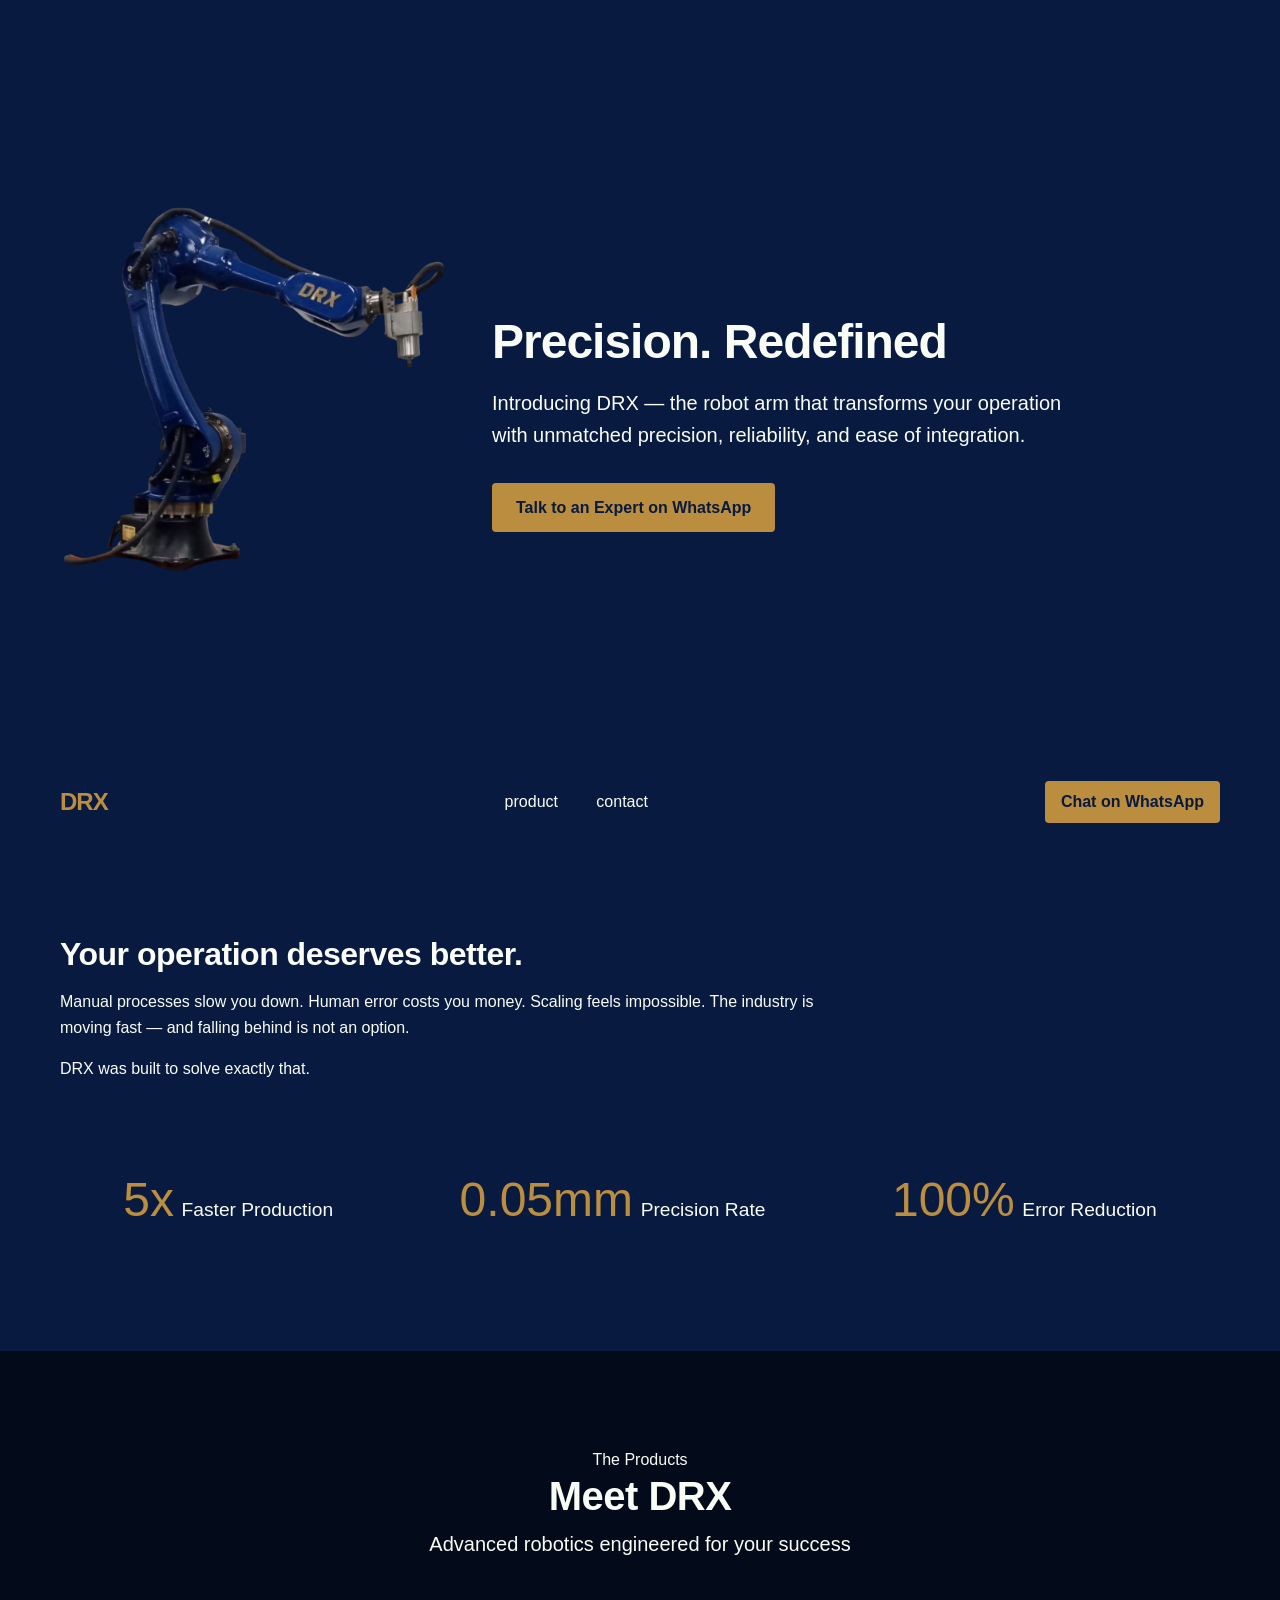
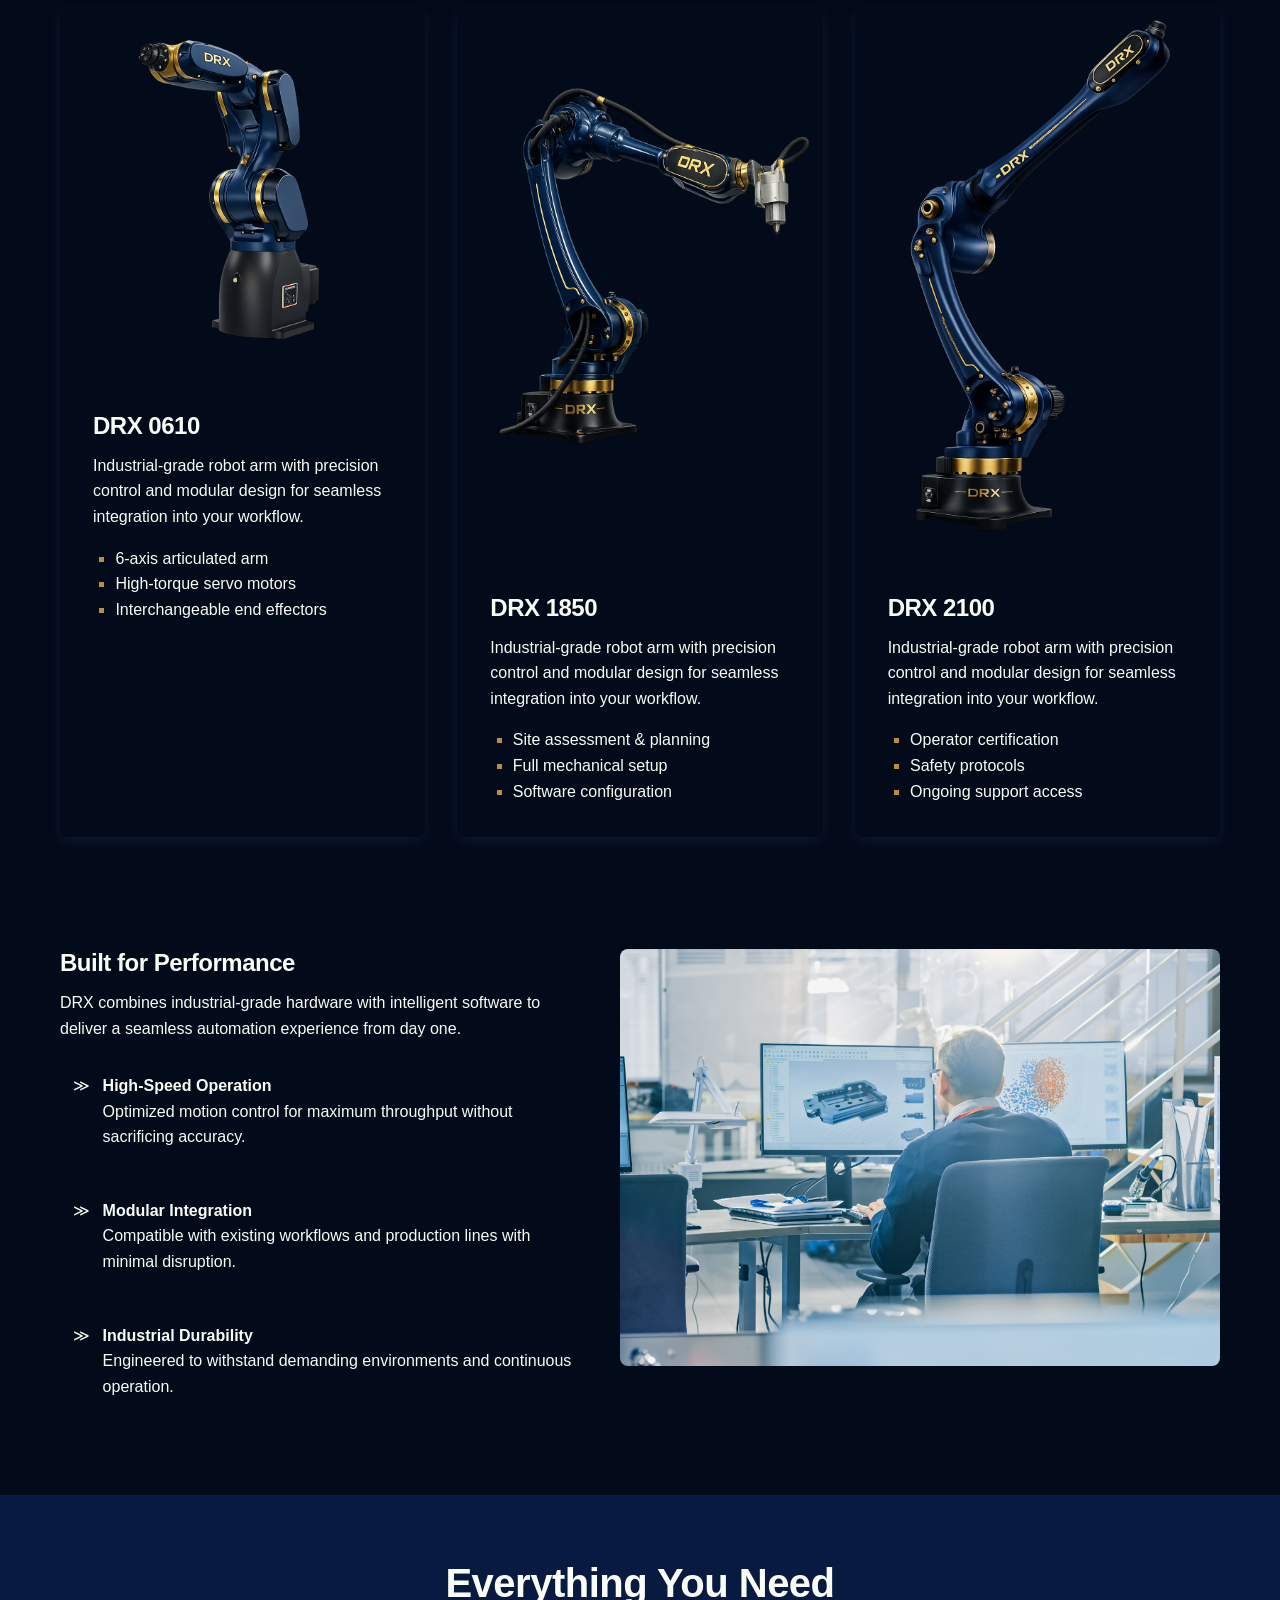
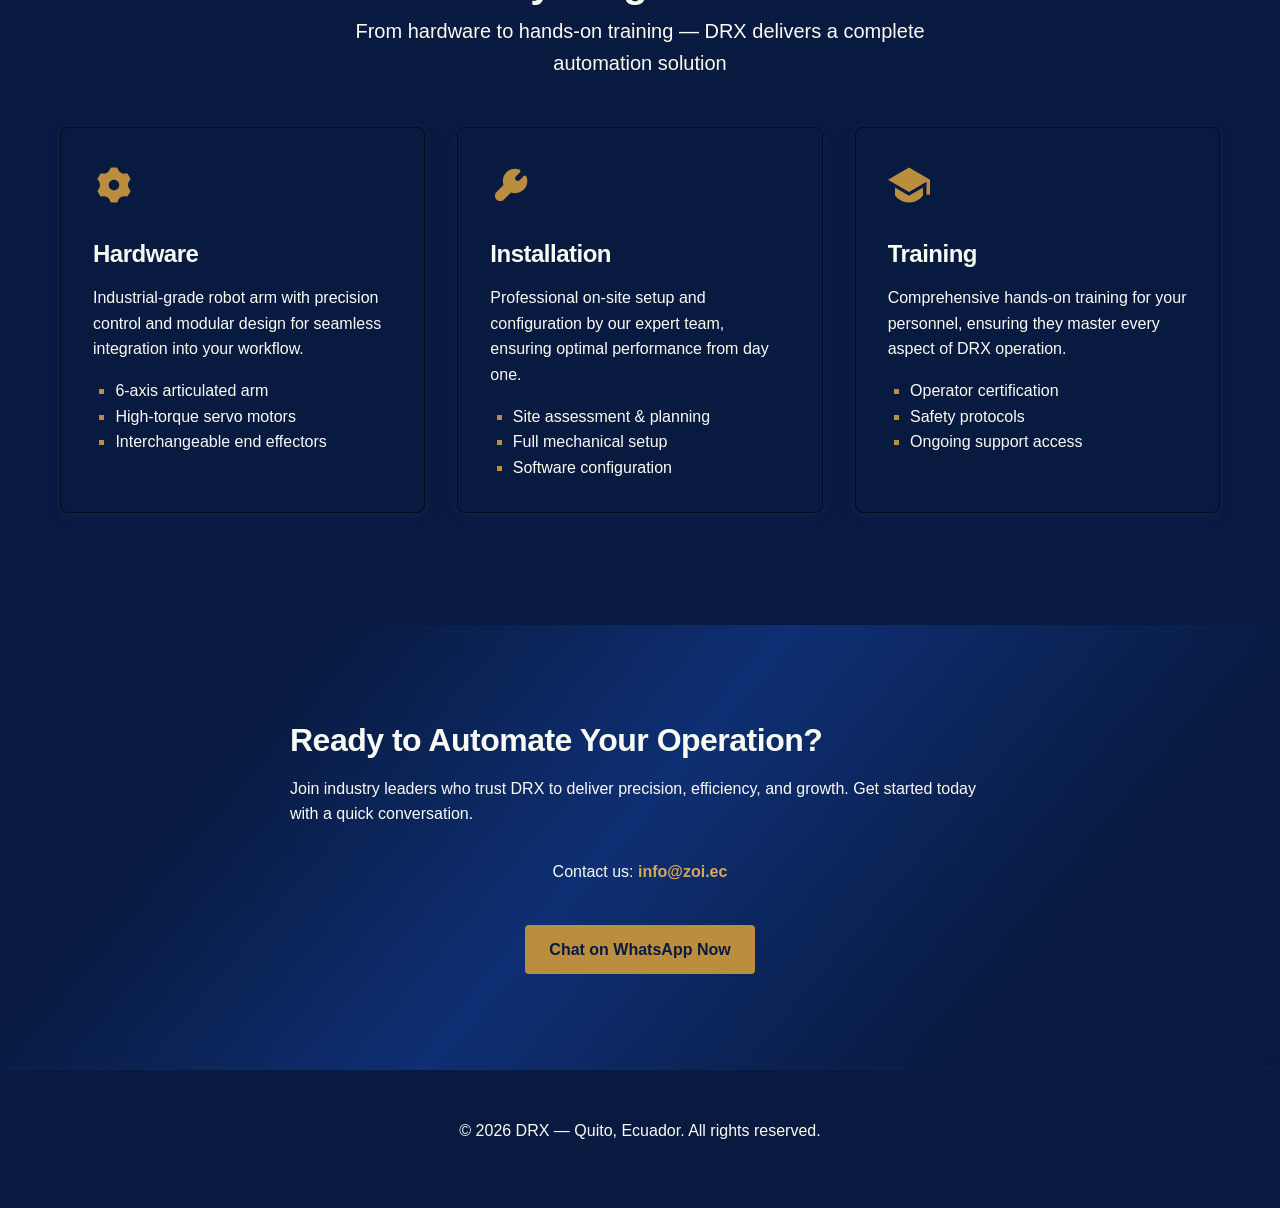
==== index.html @ c2f531c0 "Add Google Analytics tracking tag" ====
<!doctype html>
<html lang="en">
    <head>
        <meta charset="UTF-8" />
        <meta name="viewport" content="width=device-width, initial-scale=1" />
        <title>ZOI - Brazo Robótico DRX</title>
        <!-- Google tag (gtag.js) -->
        <script async src="https://www.googletagmanager.com/gtag/js?id=G-7HXJJ2K8JB"></script>
        <script>
            window.dataLayer = window.dataLayer || [];
            function gtag(){dataLayer.push(arguments);}
            gtag('js', new Date());

            gtag('config', 'G-7HXJJ2K8JB');
        </script>
        <link href="css/style.css" rel="stylesheet" />
        <script src="js/main.js" defer></script>
    </head>
    <body>
        <!-- Hero Section -->
        <section class="hero">
            <div class="container">
                <div class="hero-video">
                  <video src="video/test-hero.mp4" muted autoplay loop></video>
                </div>
                <div class="hero-visual">
                    <img src="img/robot-arm.png" alt="DRX arm" />
                </div>
                <div class="hero-content">
                    <h1 class="hero-title">Precision. Redefined</h1>
                    <p class="hero-subtitle">
                        Introducing DRX — the robot arm that transforms your
                        operation with unmatched precision, reliability, and
                        ease of integration.
                    </p>
                    <a
                        href="https://wa.me/593998512437?text=Hi%20ZOI%2C%20I%27m%20interested%20in%20learning%20more%20about%20DRX"
                        target="_blank"
                        rel="noopener"
                        class="cta-button cta-primary"
                        >Talk to an Expert on WhatsApp</a
                    >
                </div>
            </div>
        </section>

        <!-- Navigation -->
        <nav class="navbar">
            <div class="container">
                <div class="nav-wrapper">
                    <div class="logo-wrapper">
                        <div class="logo">DRX</div>
                    </div>
                    <ul class="nav-links">
                        <li>
                            <a class="nav-link" href="#product">product</a>
                        </li>
                        <li>
                            <a class="nav-link" href="#contact">contact</a>
                        </li>
                    </ul>
                    <a
                        href="https://wa.me/593998512437?text=Hi%20ZOI%2C%20I%27m%20interested%20in%20learning%20more%20about%20DRX"
                        target="_blank"
                        rel="noopener"
                        class="nav-cta"
                        >Chat on WhatsApp</a
                    >
                </div>
            </div>
        </nav>
        <!-- Problem -->
        <section class="problem">
            <div class="container">
                <div class="problem-content">
                    <h2>Your operation deserves better.</h2>
                    <p>
                        Manual processes slow you down. Human error costs you
                        money. Scaling feels impossible. The industry is moving
                        fast — and falling behind is not an option.
                    </p>
                    <p class="problem-highlight">
                        DRX was built to solve exactly that.
                    </p>
                </div>
                <div class="problem-stats">
                    <div class="stat-card">
                        <span class="stat-number">5x</span>
                        <span class="stat-label">Faster Production</span>
                    </div>
                    <div class="stat-card">
                        <span class="stat-number">0.05mm</span>
                        <span class="stat-label">Precision Rate</span>
                    </div>
                    <div class="stat-card">
                        <span class="stat-number">100%</span>
                        <span class="stat-label">Error Reduction</span>
                    </div>
                </div>
            </div>
        </section>
        <!-- ======= PRODUCT SHOWCASE SECTION ======= -->
        <section class="product-showcase" id="product">
            <div class="container">
                <div class="section-header">
                    <span class="section-tag">The Products</span>
                    <h2>Meet DRX</h2>
                    <p>Advanced robotics engineered for your success</p>
                </div>
                <div class="cards-grid">
                    <div class="card product-card">
                        <img
                            src="./img/robot-arms.png"
                            alt="Robot pequeño imagen"
                            class="solution-card__img"
                        />
                        <div class="card__content">
                            <h3>DRX 0610</h3>
                            <p>
                                Industrial-grade robot arm with precision
                                control and modular design for seamless
                                integration into your workflow.
                            </p>
                            <ul class="included-features">
                                <li>6-axis articulated arm</li>
                                <li>High-torque servo motors</li>
                                <li>Interchangeable end effectors</li>
                            </ul>
                        </div>
                    </div>
                    <div class="card product-card">
                        <img
                            src="./img/robot-armm.png"
                            alt="Robot pequeño imagen"
                            class="solution-card__img"
                        />
                        <div class="card__content">
                            <h3>DRX 1850</h3>
                            <p>
                                Industrial-grade robot arm with precision
                                control and modular design for seamless
                                integration into your workflow.
                            </p>
                            <ul class="included-features">
                                <li>Site assessment & planning</li>
                                <li>Full mechanical setup</li>
                                <li>Software configuration</li>
                            </ul>
                        </div>
                    </div>
                    <div class="card product-card">
                        <img
                            src="./img/robot-arml.png"
                            alt="Robot pequeño imagen"
                            class="solution-card__img"
                        />
                        <div class="card__content">
                            <h3>DRX 2100</h3>
                            <p>
                                Industrial-grade robot arm with precision
                                control and modular design for seamless
                                integration into your workflow.
                            </p>
                            <ul class="included-features">
                                <li>Operator certification</li>
                                <li>Safety protocols</li>
                                <li>Ongoing support access</li>
                            </ul>
                        </div>
                    </div>
                </div>
                <div class="product-main">
                    <div class="product-visual">
                        <div class="product-image-wrapper">
                            <img
                                src="./img/robot-in-action.jpeg"
                                alt="DRX Robot Arm"
                                class="product-image"
                            />
                        </div>
                    </div>
                    <div class="product-specs">
                        <h3>Built for Performance</h3>
                        <p>
                            DRX combines industrial-grade hardware with
                            intelligent software to deliver a seamless
                            automation experience from day one.
                        </p>
                        <ul class="specs-list">
                            <li>
                                <span class="spec-icon">&gg;</span>
                                <div>
                                    <strong>High-Speed Operation</strong>
                                    <p>
                                        Optimized motion control for maximum
                                        throughput without sacrificing accuracy.
                                    </p>
                                </div>
                            </li>
                           
                            <li>
                                <span class="spec-icon">&gg;</span>
                                <div>
                                    <strong>Modular Integration</strong>
                                    <p>
                                        Compatible with existing workflows and
                                        production lines with minimal
                                        disruption.
                                    </p>
                                </div>
                            </li>
                            <li>
                                <span class="spec-icon">&gg;</span>
                                <div>
                                    <strong>Industrial Durability</strong>
                                    <p>
                                        Engineered to withstand demanding
                                        environments and continuous operation.
                                    </p>
                                </div>
                            </li>
                        </ul>
                    </div>
                </div>
            </div>
        </section>

        <!-- solution Showcase Section -->
        <section class="solution-showcase">
            <div class="container">
                <div class="section-header">
                    <h2>Everything You Need</h2>
                    <p>
                        From hardware to hands-on training — DRX delivers a
                        complete automation solution
                    </p>
                </div>

                <div class="cards-grid">
                    <div class="card solution-card">
                        <div class="solution-icon"><svg xmlns="http://www.w3.org/2000/svg" viewBox="0 0 24 24" fill="currentColor"><path d="M9.95401 2.2106C11.2876 1.93144 12.6807 1.92263 14.0449 2.20785C14.2219 3.3674 14.9048 4.43892 15.9997 5.07103C17.0945 5.70313 18.364 5.75884 19.4566 5.3323C20.3858 6.37118 21.0747 7.58203 21.4997 8.87652C20.5852 9.60958 19.9997 10.736 19.9997 11.9992C19.9997 13.2632 20.5859 14.3902 21.5013 15.1232C21.29 15.7636 21.0104 16.3922 20.6599 16.9992C20.3094 17.6063 19.9049 18.1627 19.4559 18.6659C18.3634 18.2396 17.0943 18.2955 15.9997 18.9274C14.9057 19.559 14.223 20.6294 14.0453 21.7879C12.7118 22.067 11.3187 22.0758 9.95443 21.7906C9.77748 20.6311 9.09451 19.5595 7.99967 18.9274C6.90484 18.2953 5.63539 18.2396 4.54272 18.6662C3.61357 17.6273 2.92466 16.4164 2.49964 15.1219C3.41412 14.3889 3.99968 13.2624 3.99968 11.9992C3.99968 10.7353 3.41344 9.60827 2.49805 8.87524C2.70933 8.23482 2.98894 7.60629 3.33942 6.99923C3.68991 6.39217 4.09443 5.83576 4.54341 5.33257C5.63593 5.75881 6.90507 5.703 7.99967 5.07103C9.09364 4.43942 9.7764 3.3691 9.95401 2.2106ZM11.9997 14.9992C13.6565 14.9992 14.9997 13.6561 14.9997 11.9992C14.9997 10.3424 13.6565 8.99923 11.9997 8.99923C10.3428 8.99923 8.99967 10.3424 8.99967 11.9992C8.99967 13.6561 10.3428 14.9992 11.9997 14.9992Z"></path></svg></div>
                        <h3>Hardware</h3>
                        <p>
                            Industrial-grade robot arm with precision control
                            and modular design for seamless integration into
                            your workflow.
                        </p>
                        <ul class="included-features">
                            <li>6-axis articulated arm</li>
                            <li>High-torque servo motors</li>
                            <li>Interchangeable end effectors</li>
                        </ul>
                    </div>
                    <div class="card solution-card">
                        <div class="solution-icon"><svg xmlns="http://www.w3.org/2000/svg" viewBox="0 0 24 24" fill="currentColor"><path d="M19.2486 6.87221C19.4894 6.63146 19.8364 6.52969 20.1691 6.60221C20.5017 6.67474 20.7748 6.91221 20.8935 7.23129C21.8177 9.71627 21.2825 12.6245 19.2824 14.6248C17.3072 16.6001 14.4469 17.1462 11.9814 16.269L7.96873 20.2817C6.79716 21.4533 4.89766 21.4533 3.72609 20.2817C2.55452 19.1101 2.55452 17.2106 3.72609 16.039L7.73878 12.0264C6.8616 9.56086 7.40766 6.70062 9.38295 4.72534C11.3798 2.72875 14.2813 2.19203 16.7634 3.10949C17.0831 3.22767 17.3209 3.50092 17.3938 3.83386C17.4666 4.16665 17.3647 4.51341 17.1238 4.75434L14.7677 7.11044C14.1823 7.69617 14.1823 8.64605 14.7677 9.23176C15.3534 9.81746 16.3032 9.81728 16.889 9.23176L19.2486 6.87221Z"></path></svg></div>
                        <h3>Installation</h3>
                        <p>
                            Professional on-site setup and configuration by our
                            expert team, ensuring optimal performance from day
                            one.
                        </p>
                        <ul class="included-features">
                            <li>Site assessment & planning</li>
                            <li>Full mechanical setup</li>
                            <li>Software configuration</li>
                        </ul>
                    </div>
                    <div class="card solution-card">
                        <div class="solution-icon"><svg xmlns="http://www.w3.org/2000/svg" viewBox="0 0 24 24" fill="currentColor"><path d="M12 2 0 9 12 16 22 10.1667V17.5H24V9L12 2ZM3.99902 13.4905V18.0001C5.82344 20.429 8.72812 22.0001 11.9998 22.0001 15.2714 22.0001 18.1761 20.429 20.0005 18.0001L20.0001 13.4913 12.0003 18.1579 3.99902 13.4905Z"></path></svg></div>
                        <h3>Training</h3>
                        <p>
                            Comprehensive hands-on training for your personnel,
                            ensuring they master every aspect of DRX operation.
                        </p>
                        <ul class="included-features">
                            <li>Operator certification</li>
                            <li>Safety protocols</li>
                            <li>Ongoing support access</li>
                        </ul>
                    </div>
                </div>
            </div>
        </section>

        <!-- Final CTA Section -->
        <section class="final-cta" id="contact">
            <div class="container">
                <div class="cta-content">
                    <h2>Ready to Automate Your Operation?</h2>
                    <p>
                        Join industry leaders who trust DRX to deliver
                        precision, efficiency, and growth. Get started today
                        with a quick conversation.
                    </p>
                    <p class="contact-email">
                        Contact us:
                        <a href="mailto:info@zoi.ec">info@zoi.ec</a>
                    </p>
                    <a
                        href="https://wa.me/593998512437?text=Hi%20ZOI%2C%20I%27m%20interested%20in%20learning%20more%20about%20DRX"
                        target="_blank"
                        rel="noopener"
                        class="cta-button cta-primary cta-large"
                        >Chat on WhatsApp Now</a
                    >
                </div>
            </div>
        </section>

        <!-- Footer -->
        <footer class="footer">
            <div class="container">
                <p>&copy; 2026 DRX — Quito, Ecuador. All rights reserved.</p>
            </div>
        </footer>
    </body>
</html>
---- css/style.css ----
/* ============================================
   RESET & GLOBAL STYLES
   ============================================ */

* {
    margin: 0;
    padding: 0;
    box-sizing: border-box;
}

html {
    scroll-behavior: smooth;
}

body {
    font-family: "Segoe UI", Tahoma, Geneva, Verdana, sans-serif;
    line-height: 1.6;
    color: var(--text-neutral-200);
    background: var(--clr-neutral-900);
}
img {
    max-width: 100%;
}

.container {
    max-width: 1200px;
    margin: 0 auto;
    padding: 0 20px;
}

/* ============================================
   COLOR VARIABLES (DARK MODE)
   ============================================ */

:root {
    /* Base colors for dark mode */
    --clr-neutral-200: #fafdf6; /* Clear background */
    --clr-neutral-900: #081a40; /* Dark  background */
    --clr-primary-700: #030a1a; /* Primary blue blue */

    --accent-gold: #bb8d3f; /* Gold for CTAs and accents */
    --accent-gold-light: #d4a85c; /* Lighter gold for hover states */

    --border-color: var(--clr-primary-700); /* Dark blue border */
    --shadow-color: rgba(40, 56, 100, 0.3); /* Blue-tinted shadow */

    /* Button colors */
    --btn-primary: var(--accent-gold); /* Gold for primary buttons */
    --btn-primary-hover: var(--accent-gold-light);
    --btn-primary-text: var(
        --clr-neutral-900
    ); /* Near-black text on gold buttons */
    --btn-secondary: var(--bg-primary-700);
}

/* ============================================
   TYPOGRAPHY
   ============================================ */

h1,
h2,
h3,
h4 {
    font-weight: 700;
    line-height: 1.2;
    margin-bottom: 0.5em;
}

h1 {
    font-size: 2.5rem;
    letter-spacing: -0.5px;
}

h2 {
    font-size: 2rem;
    letter-spacing: -0.5px;
}

h3 {
    font-size: 1.5rem;
    letter-spacing: -0.5px;
}

p {
    margin-bottom: 1em;
    color: var(--text-neutral-800);
}
/* ============================================
   LAYOUT
   ============================================ */

.cards-grid {
    display: grid;
    grid-template-columns: repeat(auto-fit, minmax(300px, 1fr));
    gap: 2rem;
    margin-bottom: 3rem;
}

.card {
    border-radius: 8px;
    box-shadow: 0 4px 12px var(--shadow-color);
    transition:
        transform 0.3s ease,
        box-shadow 0.3s ease;
    border: 1px solid var(--border-color);
    overflow: hidden;
}

.card__content {
    padding: 2rem;
}

.card:hover {
    transform: translateY(-5px);
    box-shadow: 0 8px 20px var(--shadow-color);
    border-color: var(--accent-gold);
}

/* ============================================
   NAVIGATION
   ============================================ */

.navbar {
    background-color: var(--clr-neutral-900);
    position: sticky;
    top: -1px;
    z-index: 1000;
    transition: box-shadow 0.2s ease;
}
.navbar.is-stuck {
    box-shadow: 0 2px 10px var(--shadow-color);
}
.nav-wrapper {
    display: flex;
    justify-content: space-between;
    align-items: center;
    padding: 1rem 0;
}
.nav-links {
    display: flex;
    list-style: none;
}
.nav-link {
    padding: 0.5rem 1.2rem;
    color: var(--clr-neutral-200);
    text-decoration: none;
    font-weight: 500;
    border-radius: 6px;
    position: relative;
    transition: all 0.3s ease;
}
@media (max-width: 600px) {
    .nav-links {
        display: none;
        flex-direction: column;
        background: red;
    }
}
.nav-link:hover {
    background: var(--clr-primary-700);
    border-color: var(--border-color);
}
.logo-wrapper {
    display: flex;
    align-items: center;
}
.logo-zoi {
    width: 80px;
    margin-right: 0.5rem;
    margin-bottom: 0.125rem;
}
.logo {
    font-size: 1.5rem;
    font-weight: 700;
    color: var(--accent-gold);
    letter-spacing: -1px;
}

.nav-cta {
    background-color: var(--btn-primary);
    color: var(--btn-primary-text);
    padding: 0.5rem 1rem;
    border-radius: 4px;
    text-decoration: none;
    font-weight: 600;
    transition: background-color 0.3s ease;
    transition: opacity 0.4s ease;
    opacity: 0;
}
.is-stuck .nav-cta {
    opacity: 1;
}

.nav-cta:hover {
    background-color: var(--btn-primary-hover);
}

/* ============================================
   HERO SECTION
   ============================================ */

.hero {
    color: var(--clr-neutral-200);
    display: flex;
    min-height: 85vh;
    overflow: hidden;
}
.hero .container {
    position: relative;
    display: flex;
    width: 100%;
    align-items: center;
    flex-direction: column;
    padding-block: 2rem;
    gap: 2rem;
    isolation: isolate;
}
.hero .container::before {
    content: "";
    position: absolute;
    inset: 0;
    z-index: -1;
    border-radius: 30px;
    background: linear-gradient(
        180deg,
        rgba(8, 26, 64, 0.88) 0%,
        rgba(8, 26, 64, 0.7) 45%,
        rgba(3, 10, 26, 0.92) 100%
    );
}
.hero-visual {
    flex: 0.4;
    max-width: 200px;
    display: flex;
    align-items: flex-start;
    transition: opacity ease-in-out 400ms;
}
.hero .container:hover .hero-visual{
    opacity: 0.7;
}
.hero-video{
  position: absolute;
  display: flex;
  z-index: -2;
  inset: 0;
  left: 0px;
  width: 100%;
  height: 100%;
  border-radius: 30px;
  overflow: hidden;
}
.hero-video video {
  width: 100%;
  height: 100%;
  object-fit: cover;
  opacity: 0.28;
}
.hero-content {
    flex: 1;
    max-width: 600px;
    position: relative;
    z-index: 1;
}
@media (min-width: 700px) {
    .hero .container {
        flex-direction: row;
    }
    .hero .container::before {
        background: linear-gradient(
            90deg,
            rgba(8, 26, 64, 0.92) 0%,
            rgba(8, 26, 64, 0.78) 45%,
            rgba(8, 26, 64, 0.58) 100%
        );
    }
    .hero-video video {
        opacity: 0.16;
    }
    .hero-content {
        padding-top: 5rem;
    }
    .hero-visual {
        padding-bottom: 2rem;
        max-width: 400px;
    }
}

.hero-title {
    font-size: 3rem;
    margin-bottom: 1rem;
    letter-spacing: -1px;
}

.hero-subtitle {
    font-size: 1.25rem;
    margin-bottom: 2rem;
    line-height: 1.6;
}

.cta-button {
    display: inline-block;
    padding: 0.75rem 1.5rem;
    border-radius: 4px;
    text-decoration: none;
    font-weight: 600;
    transition: all 0.3s ease;
    cursor: pointer;
    text-align: center;
}

.cta-primary {
    background-color: var(--btn-primary);
    color: var(--btn-primary-text);
}

.cta-primary:hover {
    background-color: var(--btn-primary-hover);
    transform: translateY(-2px);
    box-shadow: 0 4px 12px rgba(187, 141, 63, 0.2);
}

/* ============================================
   PROBLEM
   ============================================ */
.problem {
    background: var(--clr-neutral-900);
    color: var(--clr-neutral-200);
    padding: 6rem 0;
}
.problem-content {
    max-width: 800px;
}
.problem-stats {
    margin-top: 4rem;
    display: flex;
    flex-wrap: wrap;
    justify-content: space-around;
    width: 100%;
}
.stat-card {
    padding: 1rem 2rem;
    /* display: flex;
    flex-direction: column; */
}
.stat-number {
    color: var(--accent-gold);
    font-size: 3em;
    margin-right: 0.2rem;
}
.stat-label {
    font-size: 1.2em;
}
/* ============================================
   PRODUCT SHOWCASE
   ============================================ */
.product-showcase {
    padding-top: 6rem;
    background: var(--clr-primary-700);
    color: var(--clr-neutral-200);
}
.product-card {
}
.specs-list {
    list-style: none;
    padding-left: 0.8rem;
}
.specs-list li {
    display: flex;
    padding: 1rem 0;
}
.spec-icon {
    margin-right: 0.8rem;
}
.product-visual {
    max-width: 600px;
}
.product-visual img {
    border-radius: 8px;
}
.product-main {
    padding: 4rem 0;
}
@media (min-width: 700px) {
    .product-main {
        display: flex;
        align-items: flex-start;
        flex-direction: row-reverse;
        gap: 2rem;
    }
    .product-visual {
        position: sticky;
        top: 8rem;
    }
}
/* ============================================
   SOLUTION SHOWCASE
   ============================================ */

.solution-showcase {
    padding: 4rem 0;
    background-color: var(--clr-neutral-900);
    color: var(--clr-neutral-200);
}

.section-header {
    text-align: center;
    margin-bottom: 3rem;
}

.section-header h2 {
    font-size: 2.5rem;
    color: var(--text-neutral-200);
    margin-bottom: 0.5rem;
}

.section-header p {
    font-size: 1.25rem;
    color: var(--text-neutral-800);
    max-width: 600px;
    margin: 0 auto;
}
.solution-card {
    padding: 2rem;
}
.solution-icon {
    font-size: 2.5rem;
    margin-bottom: 1rem;
    color: var(--accent-gold);
    max-width: 42px;
}

.solution-card h3 {
    font-size: 1.5rem;
    color: var(--text-neutral-200);
    margin-bottom: 1rem;
}

.solution-card p {
    color: var(--text-neutral-800);
    line-height: 1.6;
}

.solution-visual {
    display: flex;
    justify-content: center;
    align-items: center;
    margin-top: 2rem;
}
.included-features {
    padding-left: 1.4rem;
    list-style: square;
}
.included-features li::marker {
    color: var(--accent-gold);
}
/* ============================================
   FINAL CTA
   ============================================ */
.final-cta {
    padding: 6rem 0;
    display: flex;
    color: var(--clr-neutral-200);
    background: #0e2f73;
    background: linear-gradient(
        120deg,
        rgba(14, 47, 115, 1) 0%,
        rgba(8, 26, 64, 1) 100%
    );
    background: #081a40;
    background: linear-gradient(
        130deg,
        rgba(8, 26, 64, 1) 20%,
        rgba(14, 47, 115, 1) 48%,
        rgba(8, 26, 64, 1) 80%
    );
}
.cta-content {
    max-width: 700px;
}
.final-cta .cta-button {
    display: block;
    width: fit-content;
    margin-top: 2.5rem;
    margin-inline: auto;
}
.contact-email {
    margin-top: 2rem;
    text-align: center;
}
.contact-email a {
    color: var(--accent-gold-light);
    font-weight: 700;
    text-decoration: none;
}
.contact-email a:hover {
    text-decoration: underline;
}
/* ============================================
   FOOTER
   ============================================ */

.footer {
    background: var(--clr-neutral-900);
    color: var(--clr-neutral-200);
    padding: 3rem 0;
    text-align: center;
    box-shadow: 0 2px 10px var(--shadow-color);
}
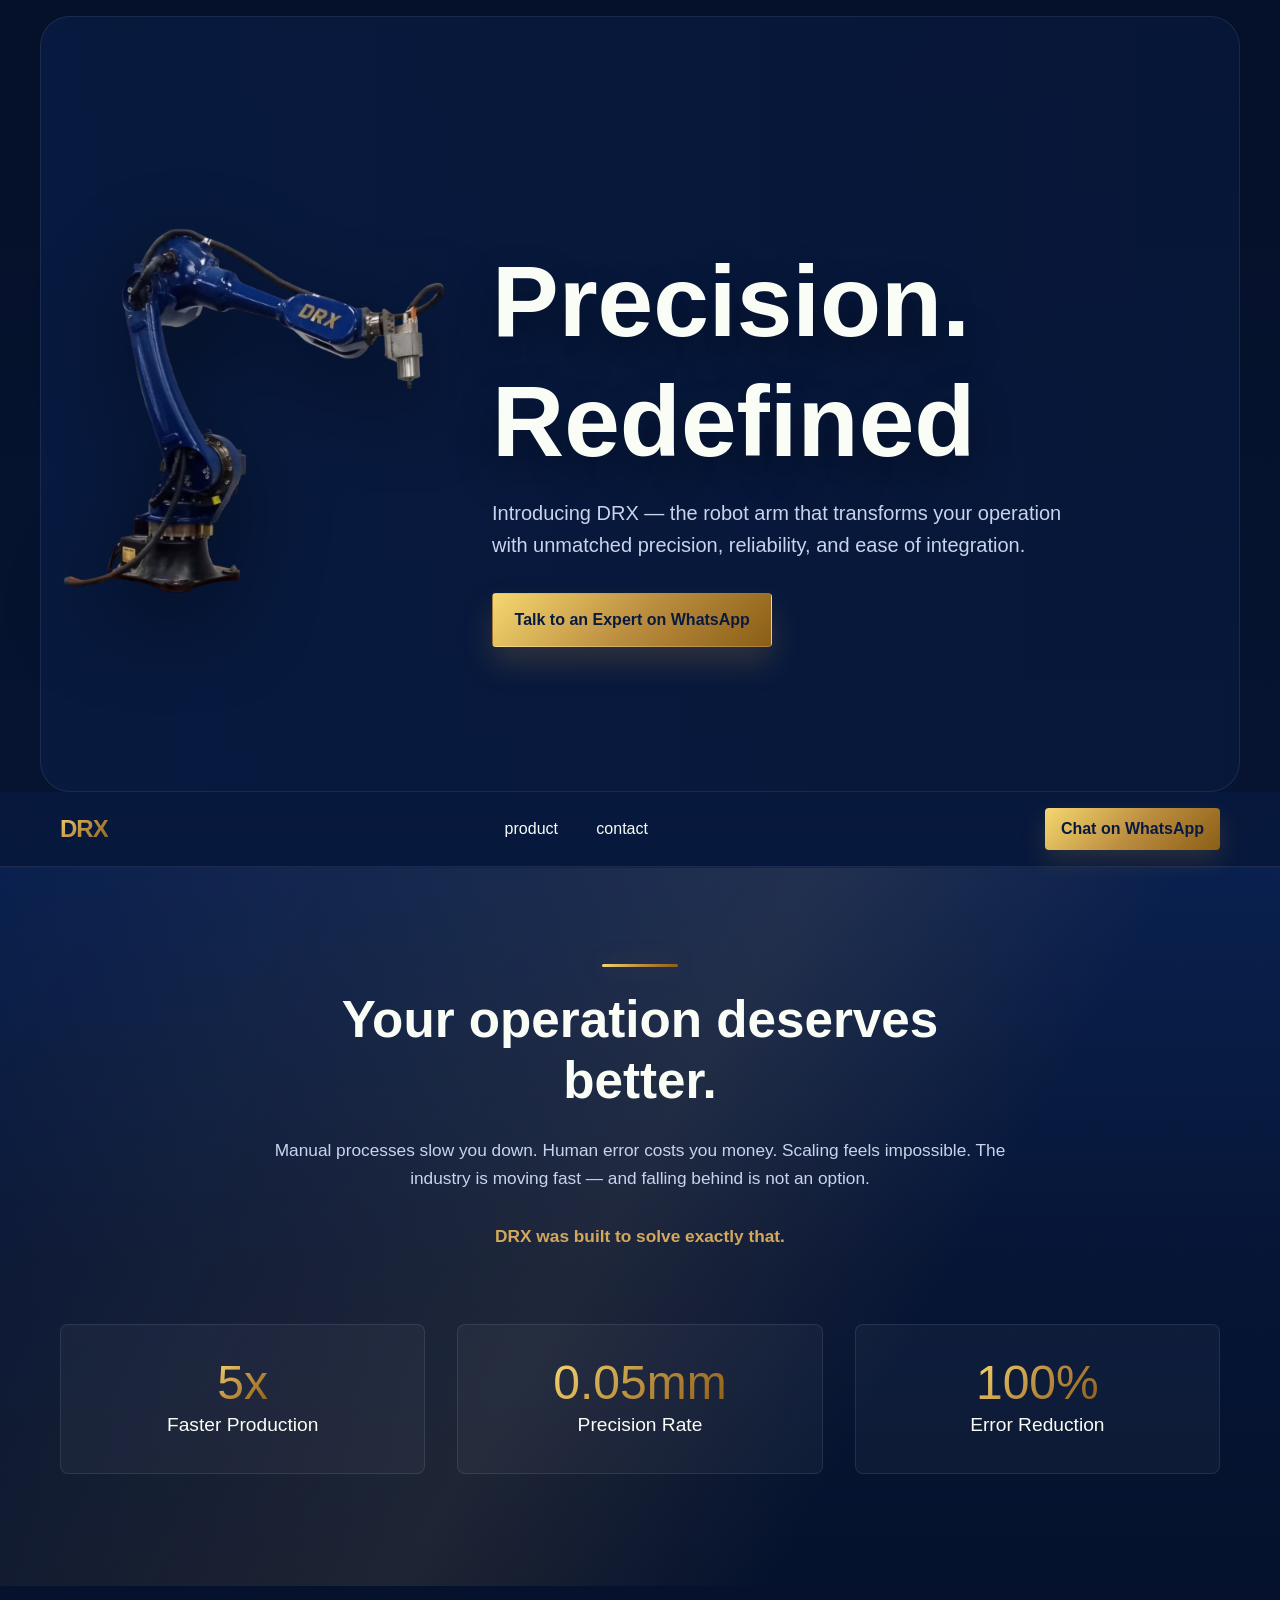
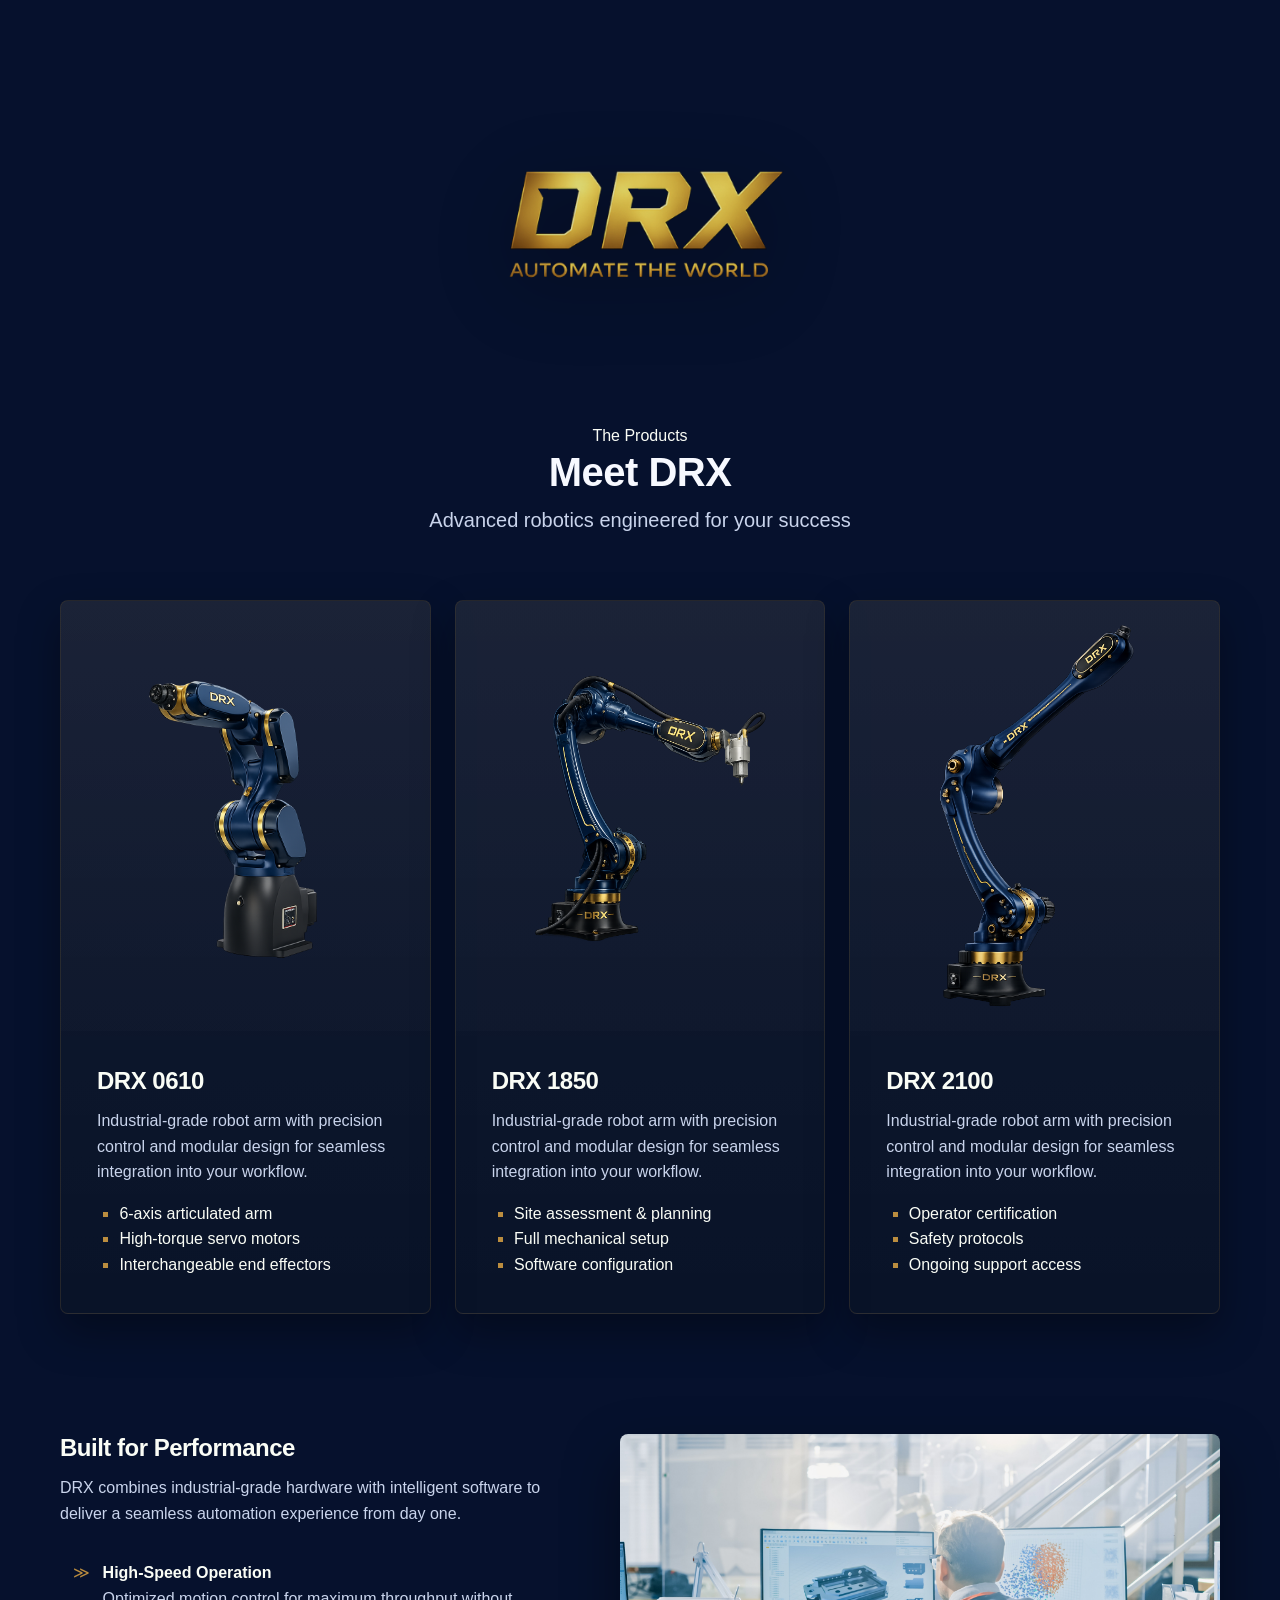
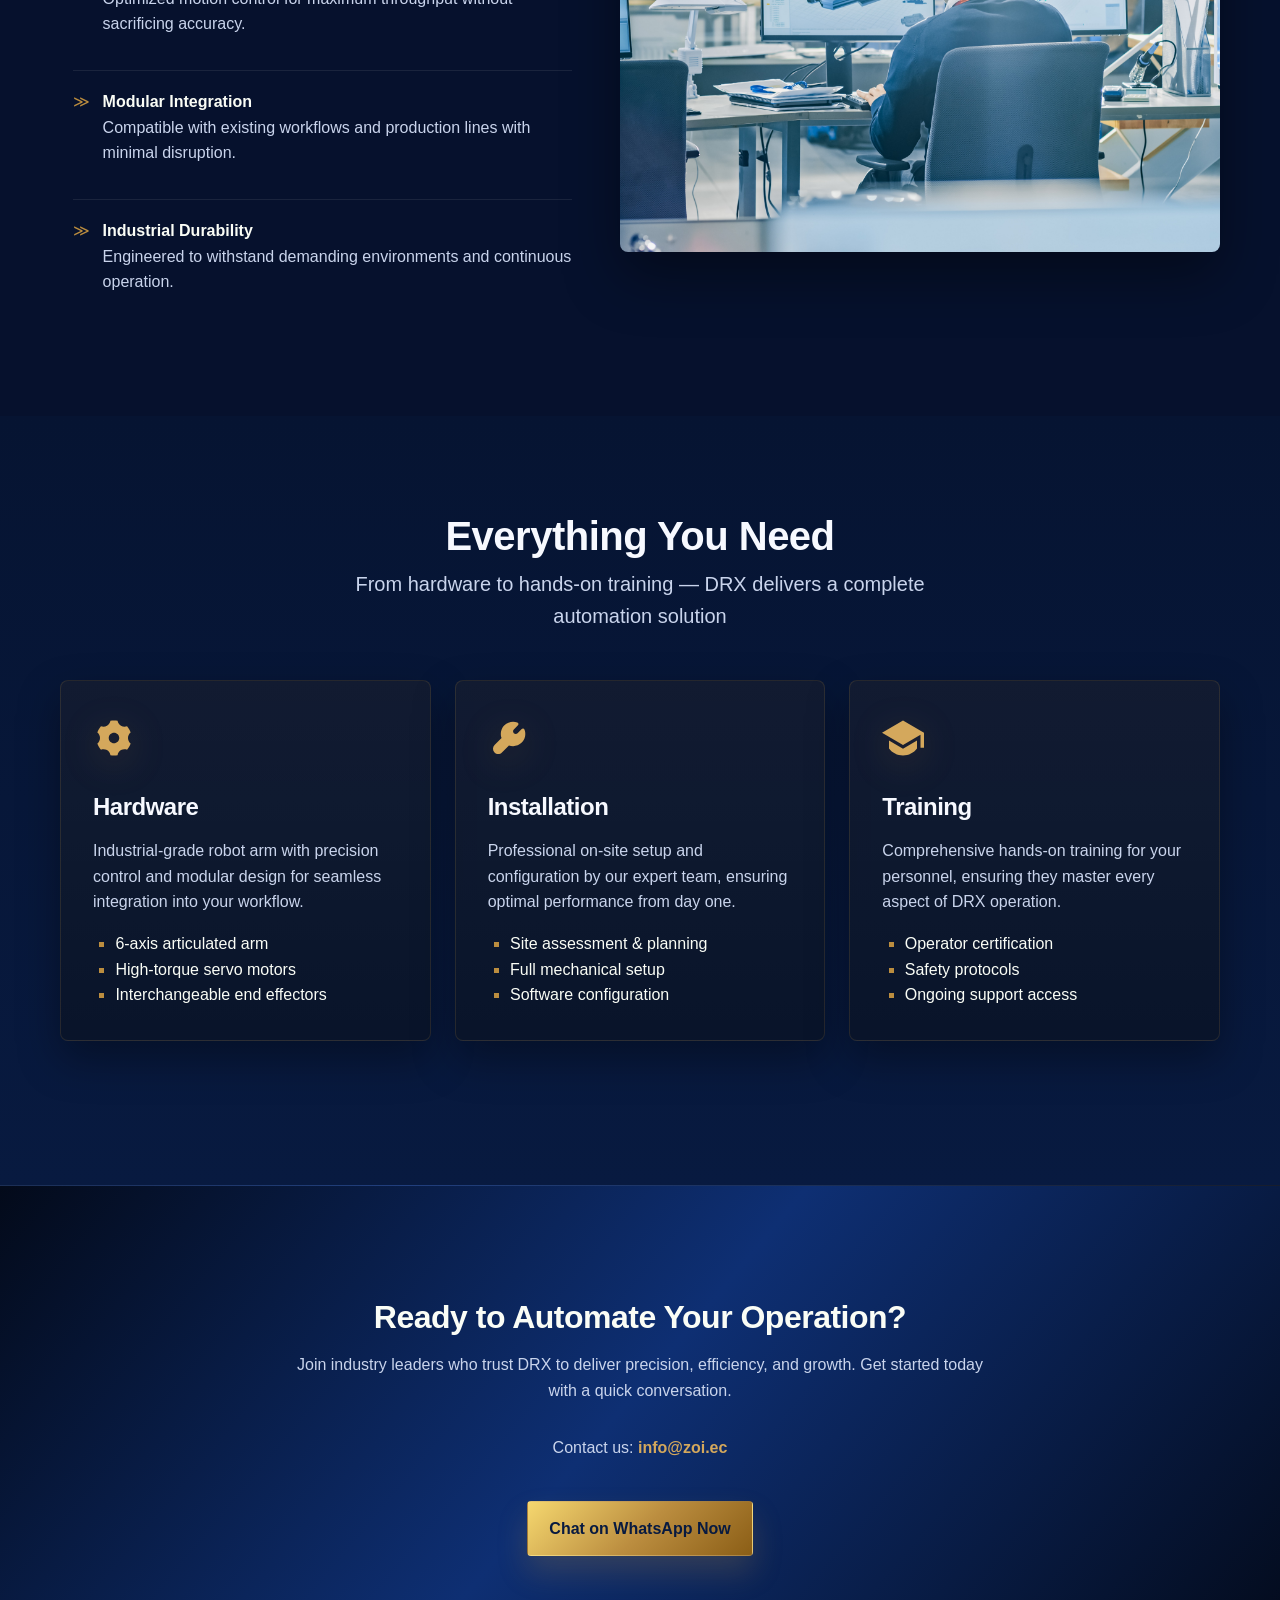
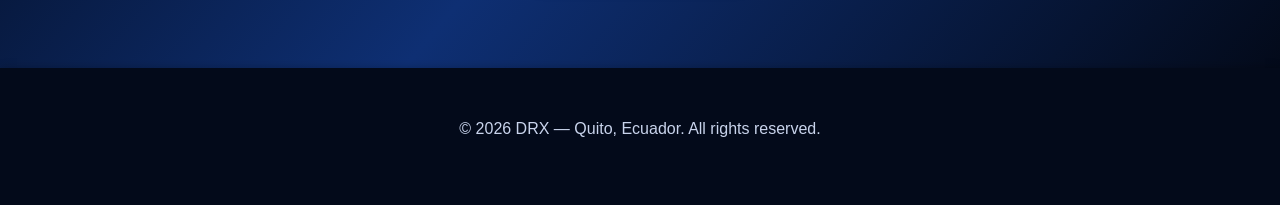
==== commit 86198ab6: "Refine DRX visual design and favicon" ====
--- a/index.html
+++ b/index.html
@@ -4,6 +4,8 @@
         <meta charset="UTF-8" />
         <meta name="viewport" content="width=device-width, initial-scale=1" />
         <title>ZOI - Brazo Robótico DRX</title>
+        <link rel="icon" type="image/png" href="img/DRX_favicon_x.png" />
+        <link rel="apple-touch-icon" href="img/DRX_favicon_x.png" />
         <!-- Google tag (gtag.js) -->
         <script async src="https://www.googletagmanager.com/gtag/js?id=G-7HXJJ2K8JB"></script>
         <script>
@@ -103,6 +105,11 @@
         <section class="product-showcase" id="product">
             <div class="container">
                 <div class="section-header">
+                    <img
+                        src="./img/DRX_logo_transparent.png"
+                        alt="DRX Automate the World"
+                        class="product-brand-logo"
+                    />
                     <span class="section-tag">The Products</span>
                     <h2>Meet DRX</h2>
                     <p>Advanced robotics engineered for your success</p>
--- a/css/style.css
+++ b/css/style.css
@@ -16,10 +16,14 @@
     font-family: "Segoe UI", Tahoma, Geneva, Verdana, sans-serif;
     line-height: 1.6;
     color: var(--text-neutral-200);
-    background: var(--clr-neutral-900);
+    background:
+        linear-gradient(180deg, rgba(4, 14, 35, 0.8) 0%, rgba(8, 26, 64, 1) 42%, rgba(3, 10, 26, 1) 100%),
+        var(--clr-neutral-900);
+    overflow-x: hidden;
 }
 img {
     max-width: 100%;
+    display: block;
 }
 
 .container {
@@ -37,12 +41,17 @@
     --clr-neutral-200: #fafdf6; /* Clear background */
     --clr-neutral-900: #081a40; /* Dark  background */
     --clr-primary-700: #030a1a; /* Primary blue blue */
+    --text-neutral-200: #f7f9ff;
+    --text-neutral-800: #c9d4ec;
+    --surface-900: rgba(4, 14, 35, 0.82);
+    --surface-border: rgba(250, 253, 246, 0.12);
 
     --accent-gold: #bb8d3f; /* Gold for CTAs and accents */
     --accent-gold-light: #d4a85c; /* Lighter gold for hover states */
 
-    --border-color: var(--clr-primary-700); /* Dark blue border */
-    --shadow-color: rgba(40, 56, 100, 0.3); /* Blue-tinted shadow */
+    --border-color: rgba(187, 141, 63, 0.16); /* Dark blue border */
+    --shadow-color: rgba(0, 0, 0, 0.34); /* Blue-tinted shadow */
+    --gold-gradient: linear-gradient(135deg, #f5d76f 0%, #bb8d3f 52%, #8b5e16 100%);
 
     /* Button colors */
     --btn-primary: var(--accent-gold); /* Gold for primary buttons */
@@ -92,16 +101,20 @@
 .cards-grid {
     display: grid;
     grid-template-columns: repeat(auto-fit, minmax(300px, 1fr));
-    gap: 2rem;
+    gap: 1.5rem;
     margin-bottom: 3rem;
 }
 
 .card {
     border-radius: 8px;
-    box-shadow: 0 4px 12px var(--shadow-color);
+    background:
+        linear-gradient(180deg, rgba(255, 255, 255, 0.055), rgba(255, 255, 255, 0.018)),
+        var(--surface-900);
+    box-shadow: 0 18px 42px var(--shadow-color);
     transition:
         transform 0.3s ease,
-        box-shadow 0.3s ease;
+        box-shadow 0.3s ease,
+        border-color 0.3s ease;
     border: 1px solid var(--border-color);
     overflow: hidden;
 }
@@ -112,8 +125,8 @@
 
 .card:hover {
     transform: translateY(-5px);
-    box-shadow: 0 8px 20px var(--shadow-color);
-    border-color: var(--accent-gold);
+    box-shadow: 0 24px 58px rgba(0, 0, 0, 0.42);
+    border-color: rgba(212, 168, 92, 0.72);
 }
 
 /* ============================================
@@ -121,7 +134,9 @@
    ============================================ */
 
 .navbar {
-    background-color: var(--clr-neutral-900);
+    background: rgba(8, 26, 64, 0.82);
+    backdrop-filter: blur(14px);
+    border-bottom: 1px solid rgba(250, 253, 246, 0.08);
     position: sticky;
     top: -1px;
     z-index: 1000;
@@ -157,8 +172,8 @@
     }
 }
 .nav-link:hover {
-    background: var(--clr-primary-700);
-    border-color: var(--border-color);
+    background: rgba(250, 253, 246, 0.08);
+    color: #ffffff;
 }
 .logo-wrapper {
     display: flex;
@@ -172,19 +187,24 @@
 .logo {
     font-size: 1.5rem;
     font-weight: 700;
-    color: var(--accent-gold);
+    background: var(--gold-gradient);
+    background-clip: text;
+    color: transparent;
     letter-spacing: -1px;
 }
 
 .nav-cta {
-    background-color: var(--btn-primary);
+    background: var(--gold-gradient);
     color: var(--btn-primary-text);
     padding: 0.5rem 1rem;
     border-radius: 4px;
     text-decoration: none;
     font-weight: 600;
-    transition: background-color 0.3s ease;
-    transition: opacity 0.4s ease;
+    box-shadow: 0 10px 24px rgba(187, 141, 63, 0.2);
+    transition:
+        opacity 0.4s ease,
+        transform 0.3s ease,
+        box-shadow 0.3s ease;
     opacity: 0;
 }
 .is-stuck .nav-cta {
@@ -192,7 +212,8 @@
 }
 
 .nav-cta:hover {
-    background-color: var(--btn-primary-hover);
+    transform: translateY(-1px);
+    box-shadow: 0 14px 30px rgba(187, 141, 63, 0.34);
 }
 
 /* ============================================
@@ -202,8 +223,9 @@
 .hero {
     color: var(--clr-neutral-200);
     display: flex;
-    min-height: 85vh;
+    min-height: 88vh;
     overflow: hidden;
+    padding-top: 1rem;
 }
 .hero .container {
     position: relative;
@@ -211,7 +233,7 @@
     width: 100%;
     align-items: center;
     flex-direction: column;
-    padding-block: 2rem;
+    padding-block: 3rem;
     gap: 2rem;
     isolation: isolate;
 }
@@ -227,16 +249,21 @@
         rgba(8, 26, 64, 0.7) 45%,
         rgba(3, 10, 26, 0.92) 100%
     );
+    box-shadow: inset 0 0 0 1px rgba(250, 253, 246, 0.08);
 }
 .hero-visual {
     flex: 0.4;
     max-width: 200px;
     display: flex;
     align-items: flex-start;
-    transition: opacity ease-in-out 400ms;
+    filter: drop-shadow(0 30px 45px rgba(0, 0, 0, 0.45));
+    transition:
+        opacity ease-in-out 400ms,
+        transform ease-in-out 400ms;
 }
 .hero .container:hover .hero-visual{
     opacity: 0.7;
+    transform: translateY(-4px);
 }
 .hero-video{
   position: absolute;
@@ -286,79 +313,172 @@
 }
 
 .hero-title {
-    font-size: 3rem;
+    font-size: clamp(3rem, 8vw, 6.25rem);
     margin-bottom: 1rem;
-    letter-spacing: -1px;
+    letter-spacing: 0;
+    text-shadow: 0 18px 38px rgba(0, 0, 0, 0.36);
 }
 
 .hero-subtitle {
     font-size: 1.25rem;
     margin-bottom: 2rem;
     line-height: 1.6;
+    max-width: 56ch;
 }
 
 .cta-button {
     display: inline-block;
-    padding: 0.75rem 1.5rem;
+    padding: 0.85rem 1.35rem;
     border-radius: 4px;
     text-decoration: none;
     font-weight: 600;
     transition: all 0.3s ease;
     cursor: pointer;
     text-align: center;
+    border: 1px solid rgba(255, 255, 255, 0.12);
 }
 
 .cta-primary {
-    background-color: var(--btn-primary);
+    background: var(--gold-gradient);
     color: var(--btn-primary-text);
+    box-shadow: 0 16px 30px rgba(187, 141, 63, 0.22);
 }
 
 .cta-primary:hover {
-    background-color: var(--btn-primary-hover);
     transform: translateY(-2px);
-    box-shadow: 0 4px 12px rgba(187, 141, 63, 0.2);
+    box-shadow: 0 20px 38px rgba(187, 141, 63, 0.34);
 }
 
 /* ============================================
    PROBLEM
    ============================================ */
 .problem {
-    background: var(--clr-neutral-900);
+    background:
+        linear-gradient(180deg, rgba(8, 26, 64, 0.96) 0%, rgba(5, 18, 45, 1) 100%),
+        repeating-linear-gradient(
+            90deg,
+            rgba(250, 253, 246, 0.04) 0,
+            rgba(250, 253, 246, 0.04) 1px,
+            transparent 1px,
+            transparent 84px
+        );
     color: var(--clr-neutral-200);
-    padding: 6rem 0;
+    padding: 6rem 0 7rem;
+    border-top: 1px solid rgba(250, 253, 246, 0.08);
+    position: relative;
+    overflow: hidden;
+}
+.problem::before {
+    content: "";
+    position: absolute;
+    inset: 0;
+    background:
+        linear-gradient(120deg, transparent 0%, rgba(212, 168, 92, 0.12) 48%, transparent 70%),
+        linear-gradient(180deg, rgba(14, 47, 115, 0.28) 0%, transparent 55%);
+    pointer-events: none;
+}
+.problem .container {
+    position: relative;
+    z-index: 1;
 }
 .problem-content {
-    max-width: 800px;
+    max-width: 860px;
+    margin-inline: auto;
+    text-align: center;
+}
+.problem-content::before {
+    content: "";
+    display: block;
+    width: 76px;
+    height: 3px;
+    margin: 0 auto 1.4rem;
+    border-radius: 999px;
+    background: var(--gold-gradient);
+    box-shadow: 0 0 24px rgba(187, 141, 63, 0.28);
+}
+.problem-content h2 {
+    max-width: 760px;
+    margin-inline: auto;
+    font-size: clamp(2.25rem, 4vw, 4.4rem);
+    letter-spacing: 0;
+}
+.problem-content p {
+    max-width: 760px;
+    margin-inline: auto;
+    font-size: 1.08rem;
+}
+.problem-highlight {
+    display: inline-block;
+    margin-top: 0.8rem;
+    color: var(--accent-gold-light);
+    font-weight: 700;
 }
 .problem-stats {
-    margin-top: 4rem;
-    display: flex;
-    flex-wrap: wrap;
-    justify-content: space-around;
+    margin-top: 3.5rem;
+    display: grid;
+    grid-template-columns: repeat(3, minmax(0, 1fr));
+    gap: 2rem;
     width: 100%;
 }
 .stat-card {
-    padding: 1rem 2rem;
-    /* display: flex;
-    flex-direction: column; */
+    display: flex;
+    flex-direction: column;
+    align-items: center;
+    justify-content: center;
+    min-height: 150px;
+    padding: 1.5rem;
+    text-align: center;
+    background: rgba(250, 253, 246, 0.035);
+    border: 1px solid rgba(250, 253, 246, 0.09);
+    border-radius: 8px;
 }
 .stat-number {
-    color: var(--accent-gold);
+    background: var(--gold-gradient);
+    background-clip: text;
+    color: transparent;
     font-size: 3em;
-    margin-right: 0.2rem;
+    line-height: 1;
+    margin-right: 0;
+    margin-bottom: 0.4rem;
 }
 .stat-label {
     font-size: 1.2em;
+    line-height: 1.3;
+}
+@media (max-width: 800px) {
+    .problem-stats {
+        grid-template-columns: 1fr;
+        gap: 1.25rem;
+    }
 }
 /* ============================================
    PRODUCT SHOWCASE
    ============================================ */
 .product-showcase {
-    padding-top: 6rem;
-    background: var(--clr-primary-700);
+    padding-top: 7rem;
+    background: #06112d;
     color: var(--clr-neutral-200);
 }
-.product-card {
+.product-showcase .section-header {
+    margin-bottom: 4rem;
+}
+.product-card img {
+    width: 100%;
+    height: 430px;
+    object-fit: contain;
+    padding: 1rem 1rem 0.5rem;
+    background: linear-gradient(180deg, rgba(250, 253, 246, 0.04), rgba(250, 253, 246, 0.01));
+}
+.product-card .card__content {
+    padding: 2.25rem;
+}
+@media (max-width: 700px) {
+    .product-card img {
+        height: 340px;
+    }
+    .product-card .card__content {
+        padding: 1.75rem;
+    }
 }
 .specs-list {
     list-style: none;
@@ -366,26 +486,32 @@
 }
 .specs-list li {
     display: flex;
-    padding: 1rem 0;
+    padding: 1.1rem 0;
+    border-bottom: 1px solid rgba(250, 253, 246, 0.08);
+}
+.specs-list li:last-child {
+    border-bottom: 0;
 }
 .spec-icon {
     margin-right: 0.8rem;
+    color: var(--accent-gold);
 }
 .product-visual {
     max-width: 600px;
 }
 .product-visual img {
     border-radius: 8px;
+    box-shadow: 0 24px 56px rgba(0, 0, 0, 0.4);
 }
 .product-main {
-    padding: 4rem 0;
+    padding: 4.5rem 0 5.5rem;
 }
 @media (min-width: 700px) {
     .product-main {
         display: flex;
         align-items: flex-start;
         flex-direction: row-reverse;
-        gap: 2rem;
+        gap: 3rem;
     }
     .product-visual {
         position: sticky;
@@ -397,14 +523,21 @@
    ============================================ */
 
 .solution-showcase {
-    padding: 4rem 0;
-    background-color: var(--clr-neutral-900);
+    padding: 6rem 0;
+    background:
+        linear-gradient(180deg, rgba(6, 20, 50, 1) 0%, rgba(8, 26, 64, 1) 100%);
     color: var(--clr-neutral-200);
 }
 
 .section-header {
     text-align: center;
     margin-bottom: 3rem;
+}
+.product-brand-logo {
+    width: min(340px, 74vw);
+    margin: -3.5rem auto 2.5rem;
+    opacity: 0.86;
+    filter: drop-shadow(0 20px 42px rgba(0, 0, 0, 0.42));
 }
 
 .section-header h2 {
@@ -425,8 +558,9 @@
 .solution-icon {
     font-size: 2.5rem;
     margin-bottom: 1rem;
-    color: var(--accent-gold);
+    color: var(--accent-gold-light);
     max-width: 42px;
+    filter: drop-shadow(0 8px 18px rgba(187, 141, 63, 0.18));
 }
 
 .solution-card h3 {
@@ -457,7 +591,7 @@
    FINAL CTA
    ============================================ */
 .final-cta {
-    padding: 6rem 0;
+    padding: 7rem 0;
     display: flex;
     color: var(--clr-neutral-200);
     background: #0e2f73;
@@ -469,13 +603,16 @@
     background: #081a40;
     background: linear-gradient(
         130deg,
-        rgba(8, 26, 64, 1) 20%,
+        rgba(3, 10, 26, 1) 0%,
         rgba(14, 47, 115, 1) 48%,
-        rgba(8, 26, 64, 1) 80%
+        rgba(3, 10, 26, 1) 100%
     );
+    border-top: 1px solid rgba(250, 253, 246, 0.08);
 }
 .cta-content {
     max-width: 700px;
+    margin-inline: auto;
+    text-align: center;
 }
 .final-cta .cta-button {
     display: block;
@@ -500,7 +637,7 @@
    ============================================ */
 
 .footer {
-    background: var(--clr-neutral-900);
+    background: var(--clr-primary-700);
     color: var(--clr-neutral-200);
     padding: 3rem 0;
     text-align: center;
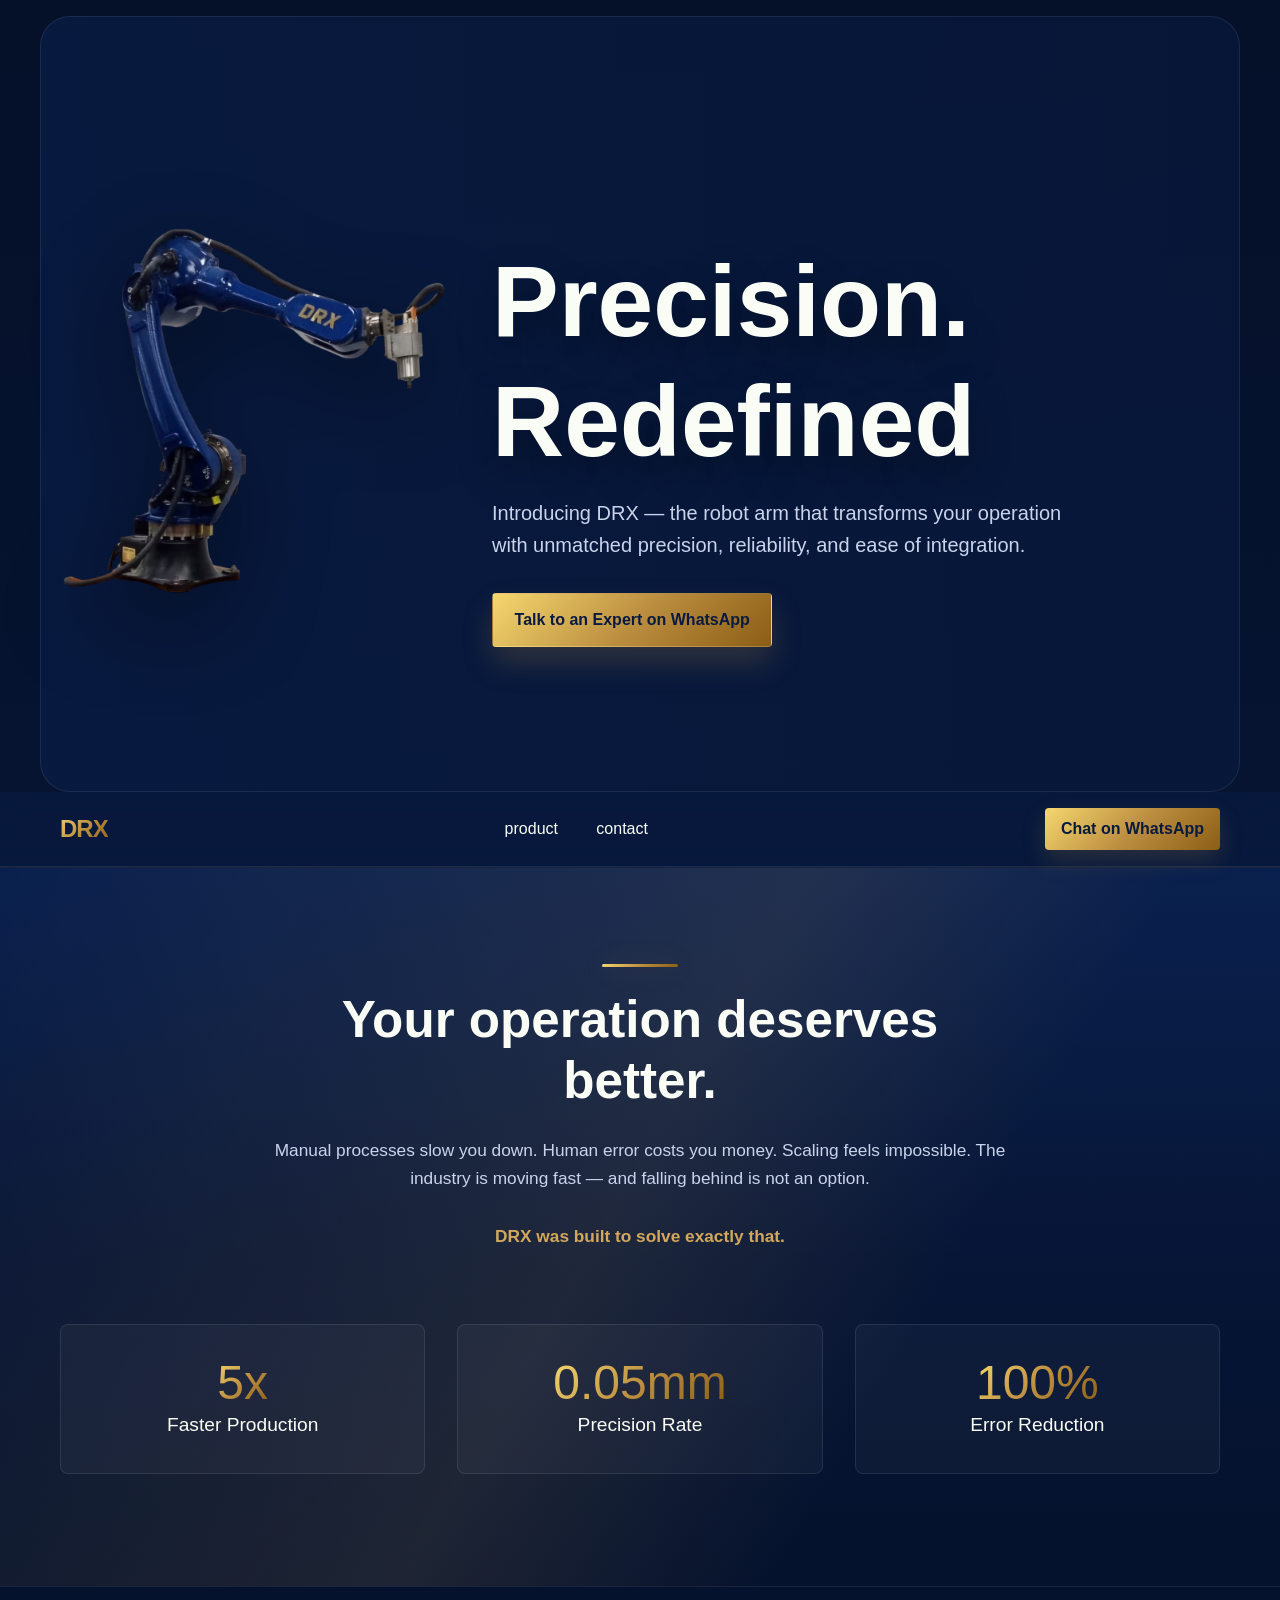
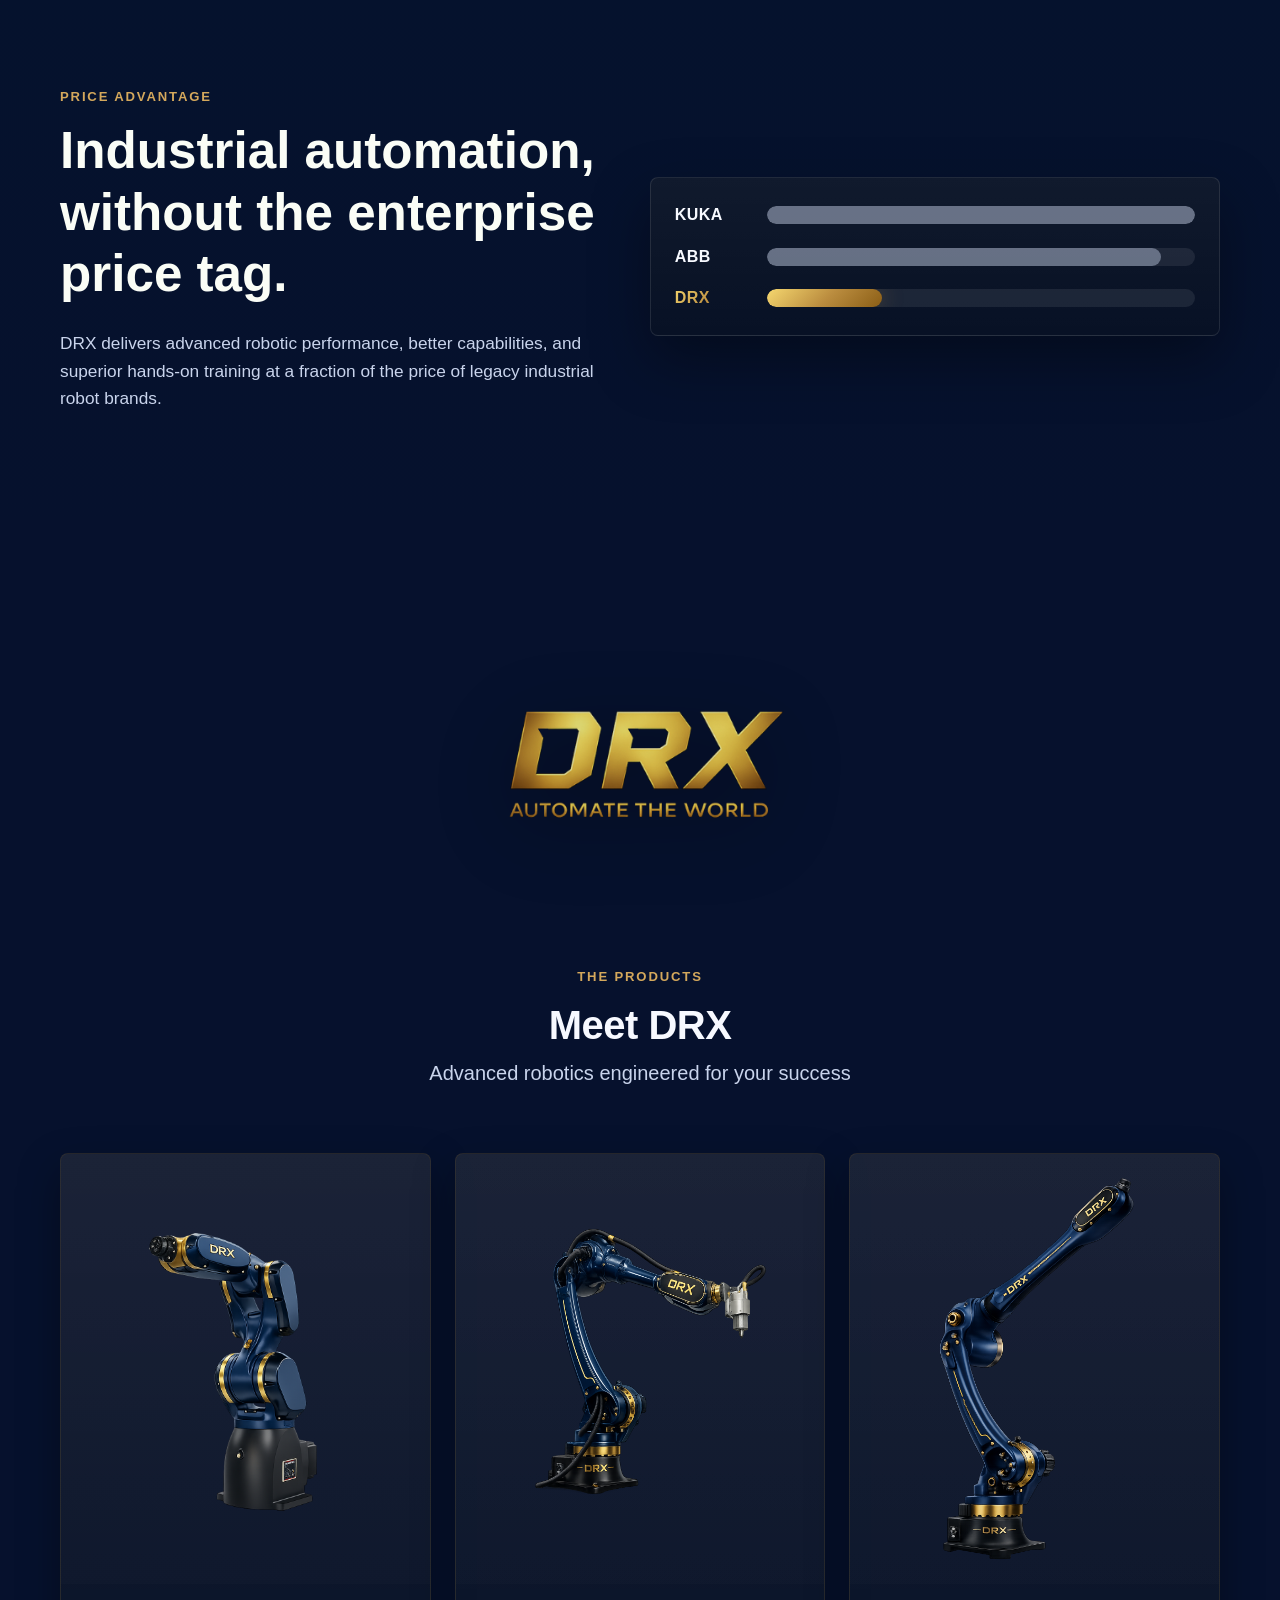
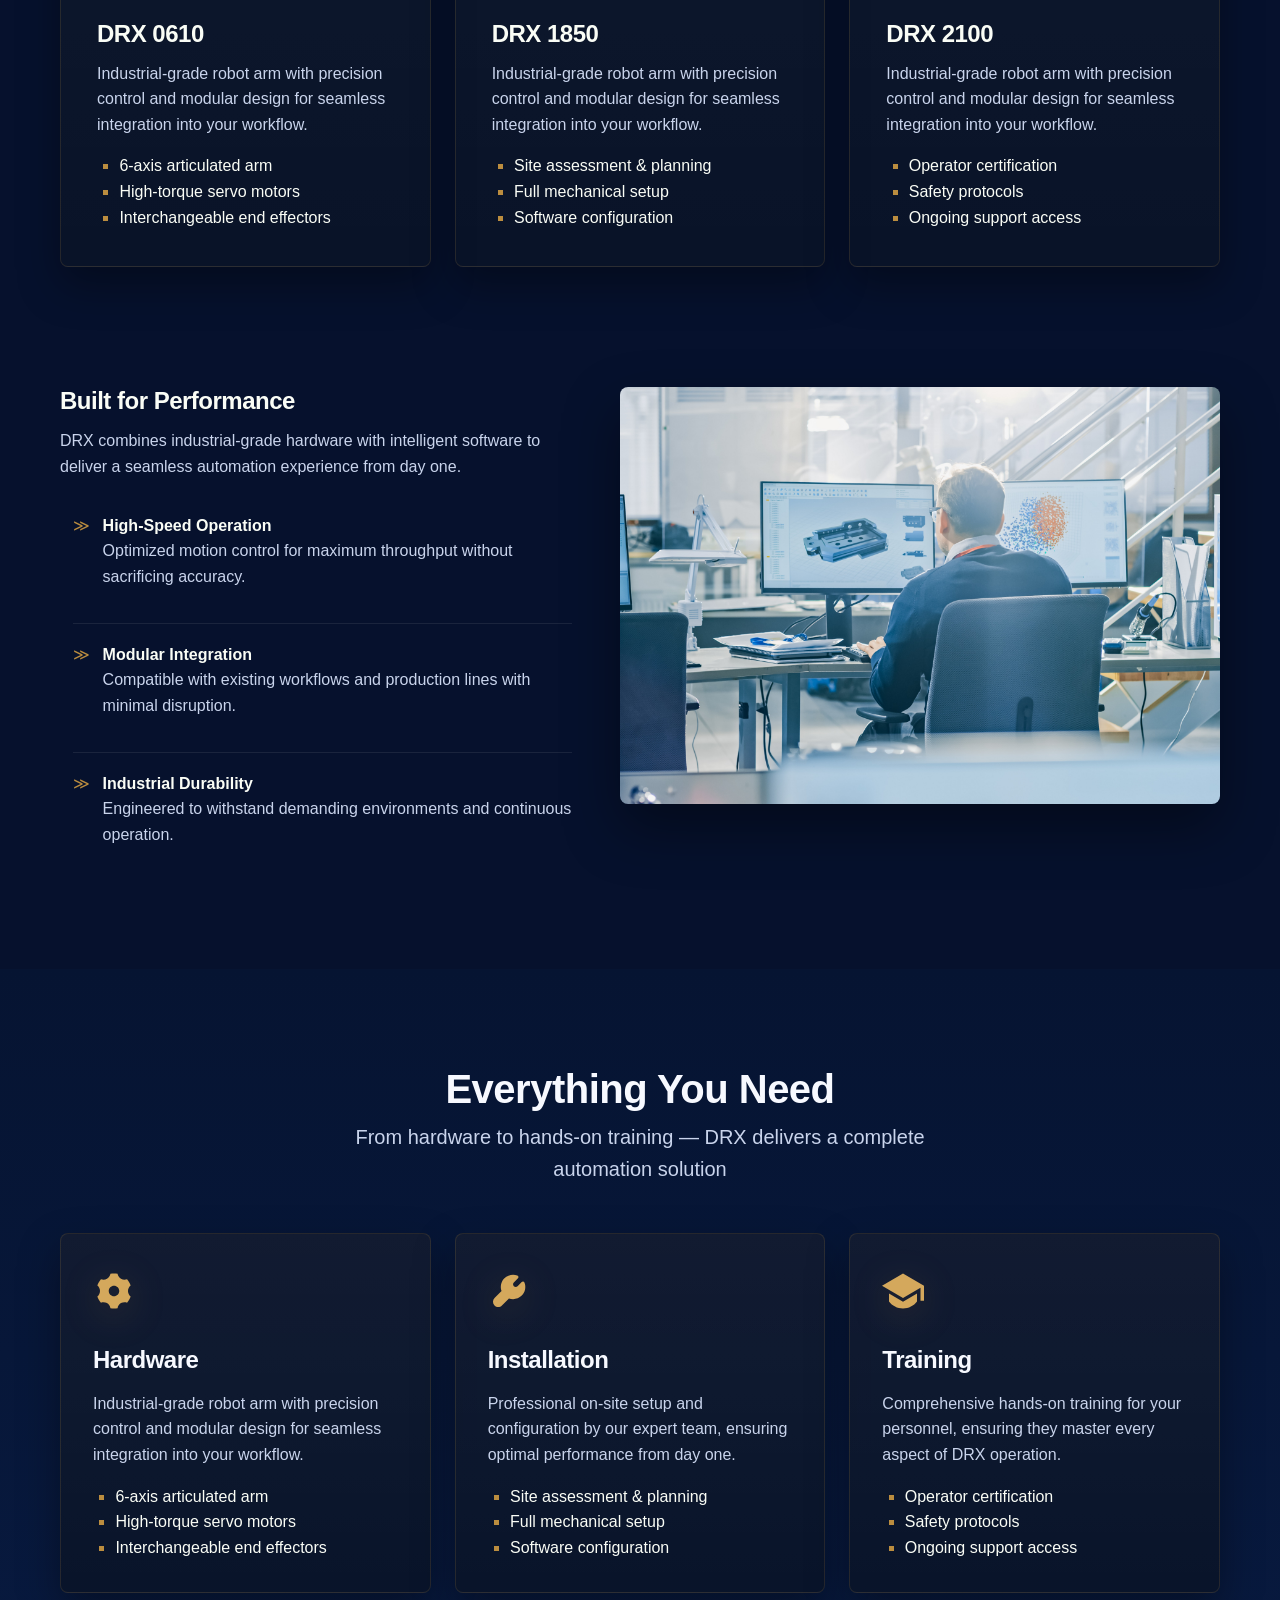
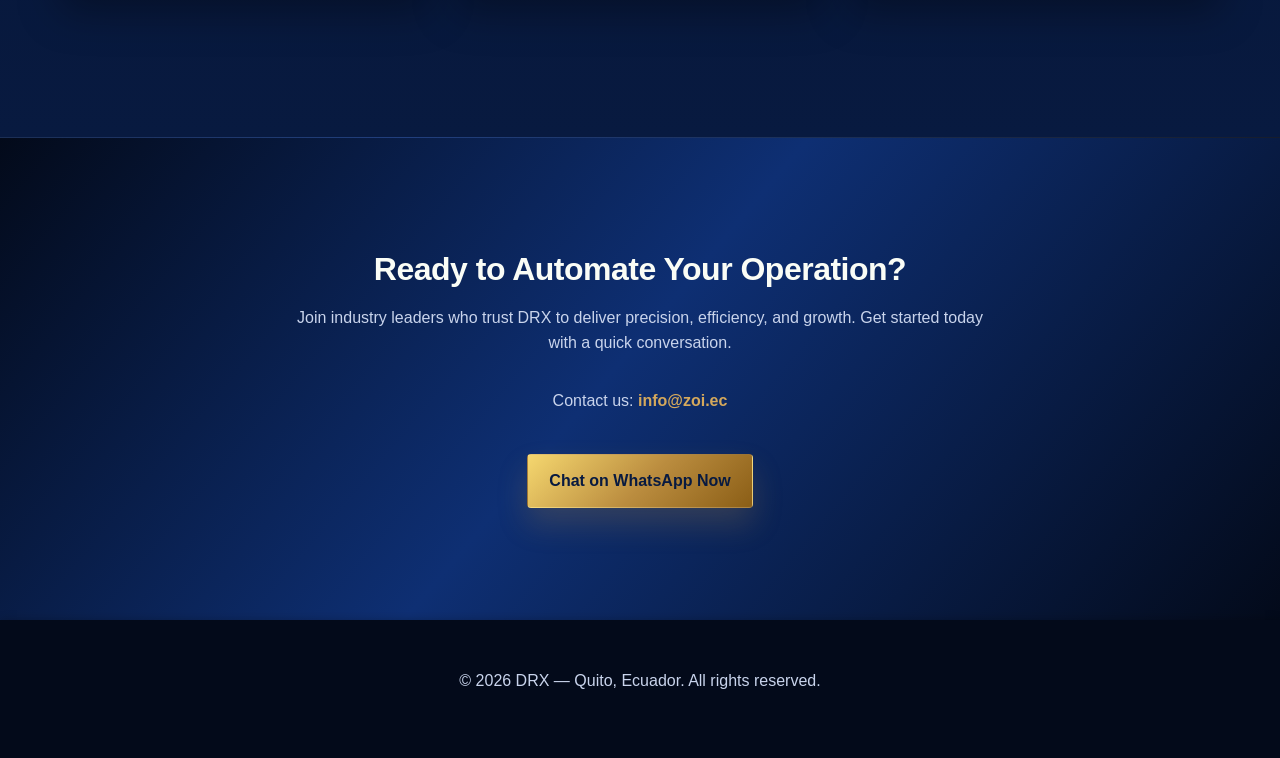
==== commit b555d8f3: "Add visual price advantage section" ====
--- a/index.html
+++ b/index.html
@@ -97,6 +97,43 @@
                     <div class="stat-card">
                         <span class="stat-number">100%</span>
                         <span class="stat-label">Error Reduction</span>
+                    </div>
+                </div>
+            </div>
+        </section>
+        <!-- Price Advantage -->
+        <section class="price-advantage">
+            <div class="container">
+                <div class="price-copy">
+                    <span class="section-tag">Price Advantage</span>
+                    <h2>Industrial automation, without the enterprise price tag.</h2>
+                    <p>
+                        DRX delivers advanced robotic performance, better
+                        capabilities, and superior hands-on training at a
+                        fraction of the price of legacy industrial robot brands.
+                    </p>
+                </div>
+                <div
+                    class="price-chart"
+                    aria-label="Visual price comparison without displayed values"
+                >
+                    <div class="price-row competitor">
+                        <span class="price-brand">KUKA</span>
+                        <span class="price-bar">
+                            <span style="--bar-size: 100%"></span>
+                        </span>
+                    </div>
+                    <div class="price-row competitor">
+                        <span class="price-brand">ABB</span>
+                        <span class="price-bar">
+                            <span style="--bar-size: 92%"></span>
+                        </span>
+                    </div>
+                    <div class="price-row drx">
+                        <span class="price-brand">DRX</span>
+                        <span class="price-bar">
+                            <span style="--bar-size: 27%"></span>
+                        </span>
                     </div>
                 </div>
             </div>
--- a/css/style.css
+++ b/css/style.css
@@ -452,6 +452,99 @@
     }
 }
 /* ============================================
+   PRICE ADVANTAGE
+   ============================================ */
+.price-advantage {
+    background:
+        linear-gradient(180deg, rgba(5, 18, 45, 1) 0%, rgba(6, 17, 45, 1) 100%);
+    color: var(--clr-neutral-200);
+    padding: 6rem 0;
+    border-top: 1px solid rgba(250, 253, 246, 0.08);
+}
+.price-advantage .container {
+    display: grid;
+    gap: 3rem;
+    align-items: center;
+}
+.price-copy {
+    max-width: 720px;
+}
+.section-tag {
+    display: inline-block;
+    margin-bottom: 0.85rem;
+    color: var(--accent-gold-light);
+    font-size: 0.82rem;
+    font-weight: 700;
+    letter-spacing: 0.14em;
+    text-transform: uppercase;
+}
+.price-copy h2 {
+    font-size: clamp(2rem, 4vw, 3.75rem);
+    letter-spacing: 0;
+}
+.price-copy p {
+    max-width: 62ch;
+    font-size: 1.08rem;
+}
+.price-chart {
+    display: grid;
+    gap: 1rem;
+    padding: 1.5rem;
+    border: 1px solid rgba(250, 253, 246, 0.1);
+    border-radius: 8px;
+    background:
+        linear-gradient(180deg, rgba(255, 255, 255, 0.055), rgba(255, 255, 255, 0.018)),
+        rgba(3, 10, 26, 0.62);
+    box-shadow: 0 24px 58px rgba(0, 0, 0, 0.34);
+}
+.price-row {
+    display: grid;
+    grid-template-columns: 76px 1fr;
+    gap: 1rem;
+    align-items: center;
+}
+.price-brand {
+    color: var(--text-neutral-200);
+    font-weight: 800;
+    letter-spacing: 0.03em;
+}
+.price-bar {
+    display: block;
+    height: 18px;
+    overflow: hidden;
+    border-radius: 999px;
+    background: rgba(250, 253, 246, 0.08);
+}
+.price-bar span {
+    display: block;
+    width: var(--bar-size);
+    height: 100%;
+    border-radius: inherit;
+    background: rgba(201, 212, 236, 0.42);
+}
+.price-row.drx .price-brand {
+    background: var(--gold-gradient);
+    background-clip: text;
+    color: transparent;
+}
+.price-row.drx .price-bar span {
+    background: var(--gold-gradient);
+    box-shadow: 0 0 22px rgba(187, 141, 63, 0.34);
+}
+@media (min-width: 860px) {
+    .price-advantage .container {
+        grid-template-columns: minmax(0, 0.95fr) minmax(420px, 1fr);
+    }
+}
+@media (max-width: 640px) {
+    .price-advantage {
+        padding: 4.5rem 0;
+    }
+    .price-row {
+        grid-template-columns: 58px 1fr;
+    }
+}
+/* ============================================
    PRODUCT SHOWCASE
    ============================================ */
 .product-showcase {
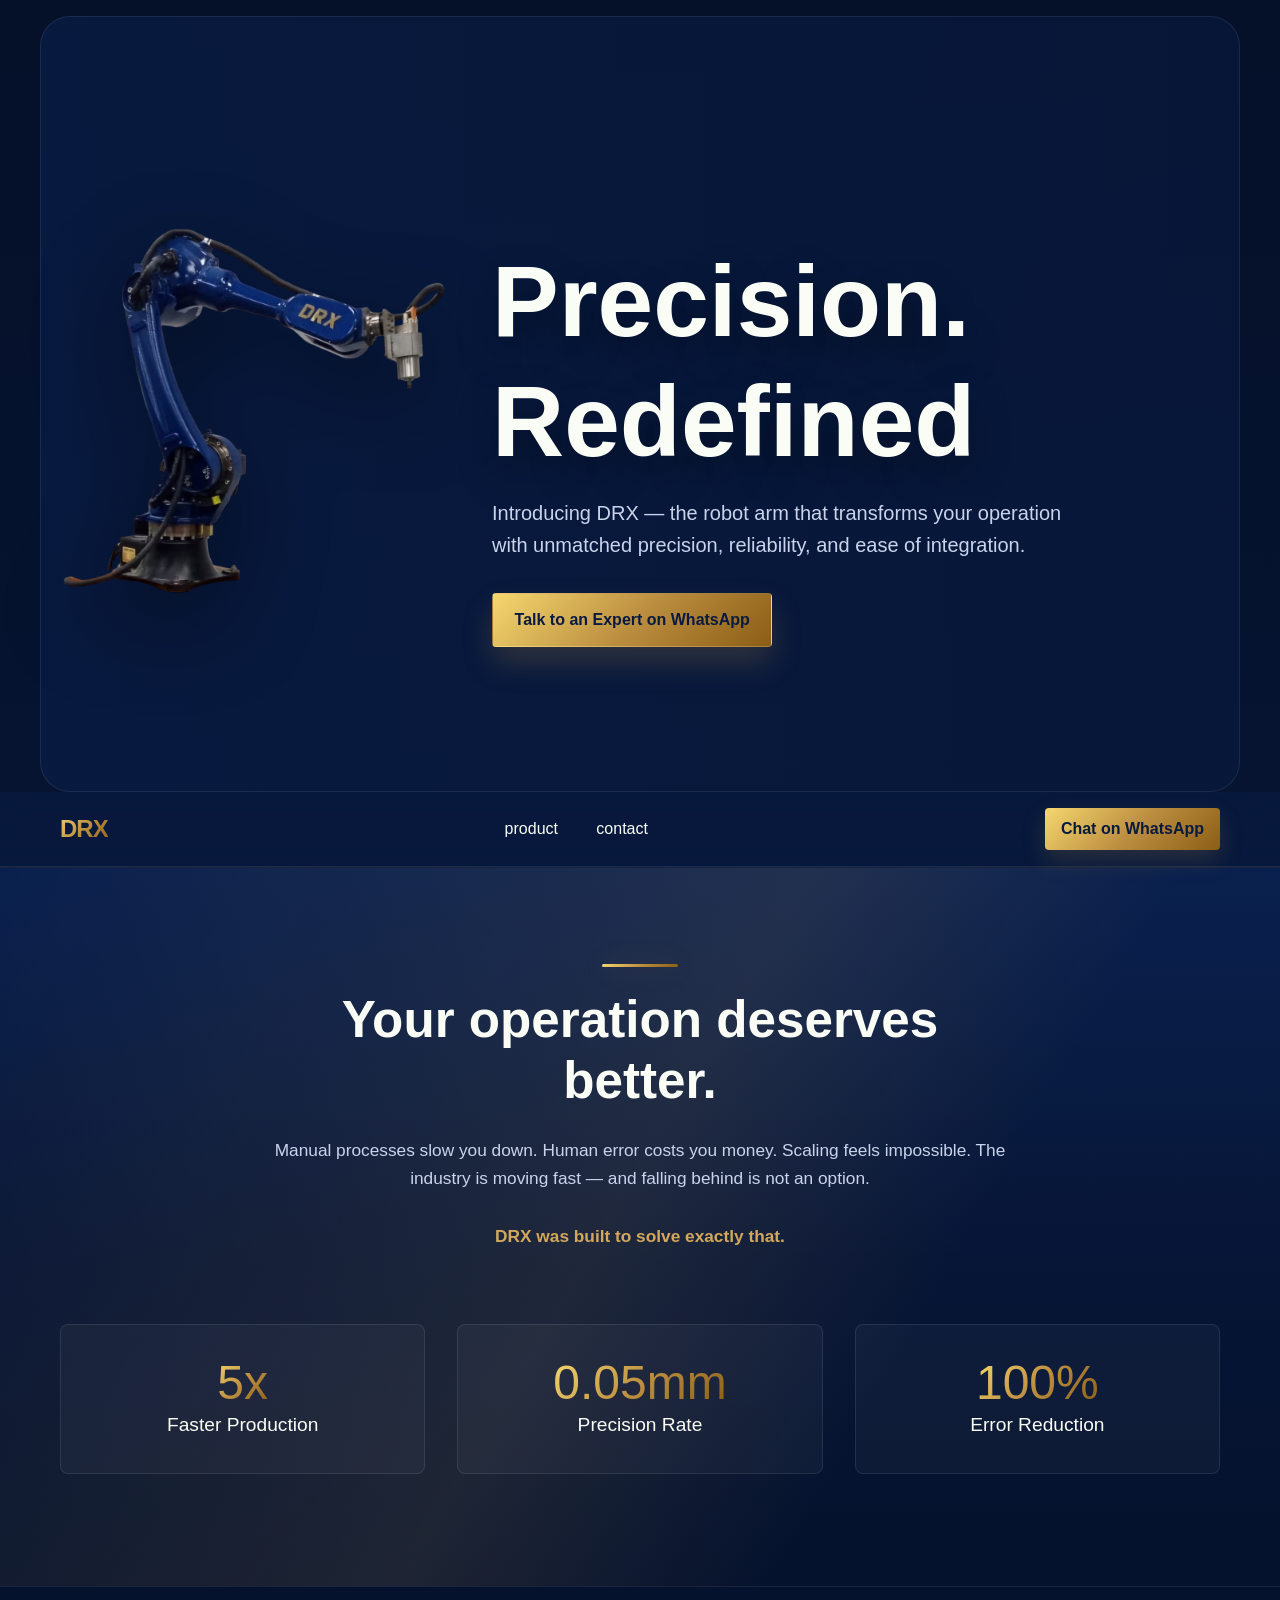
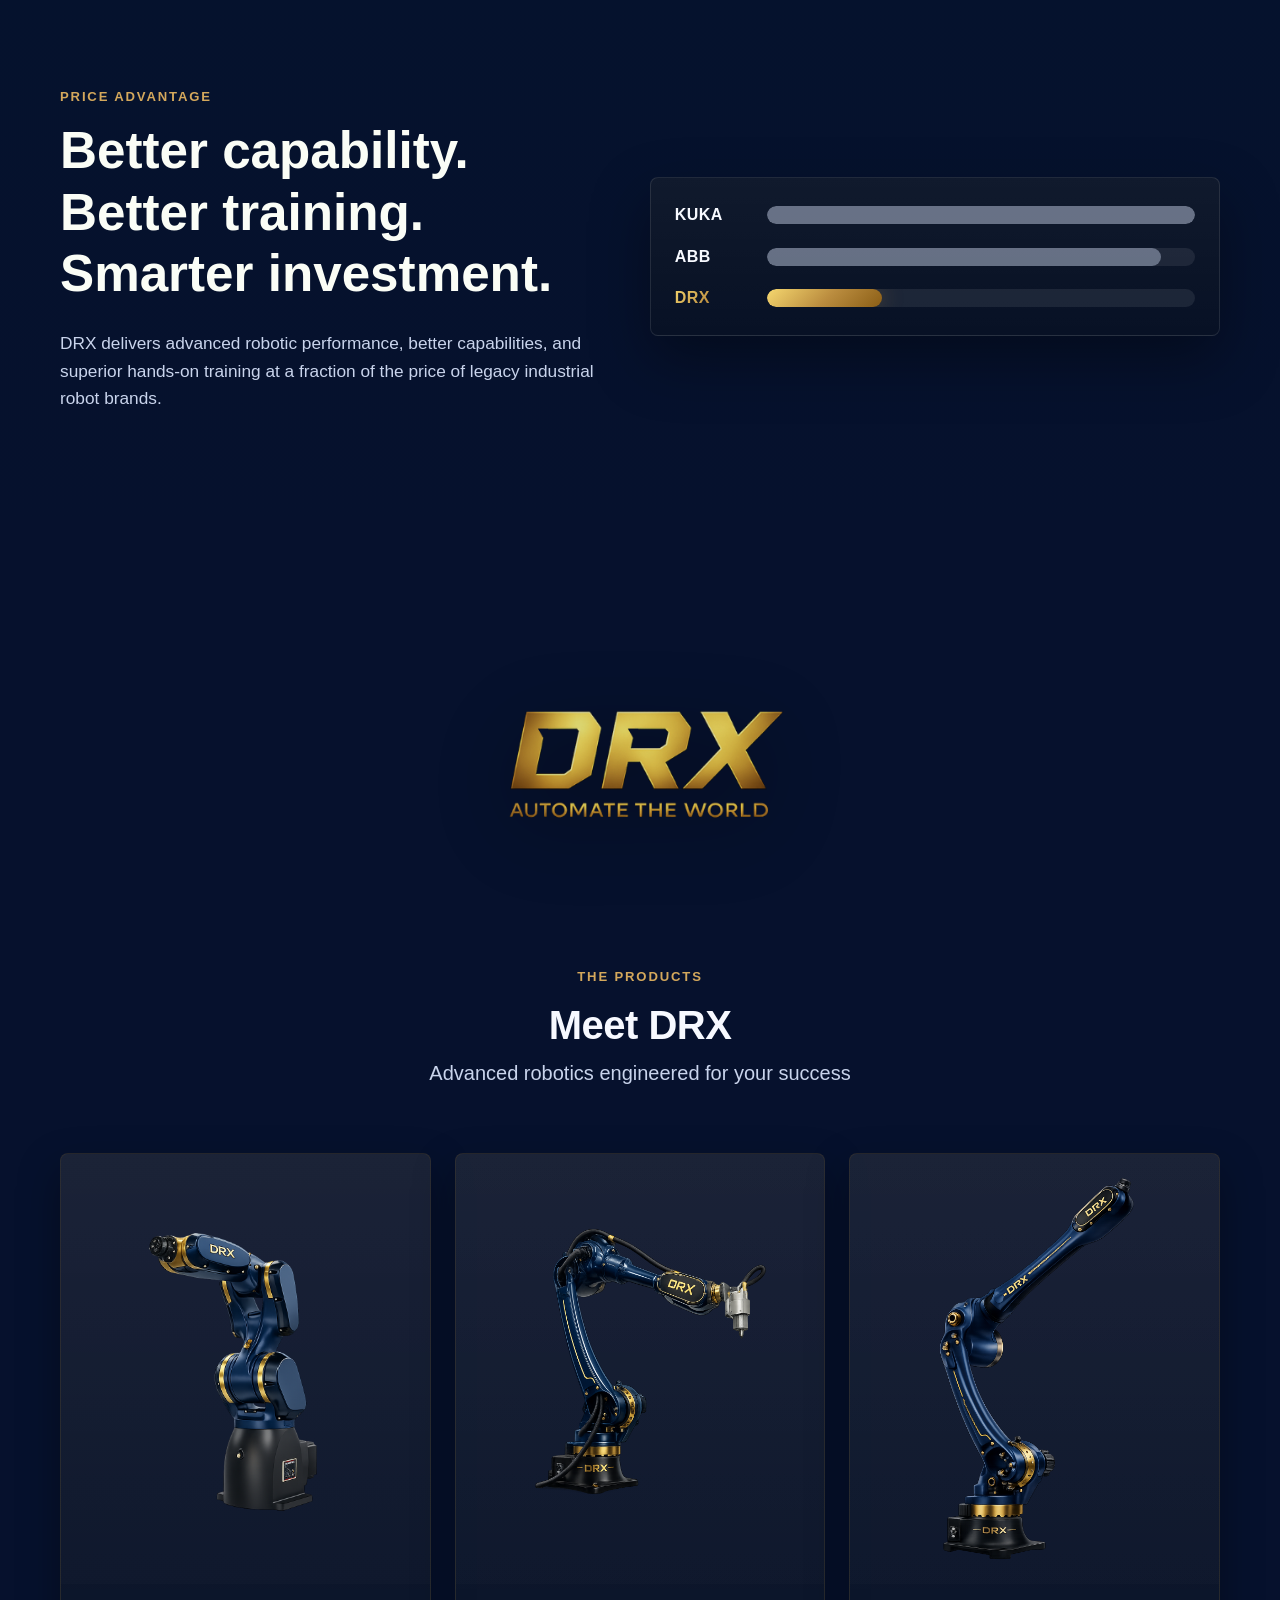
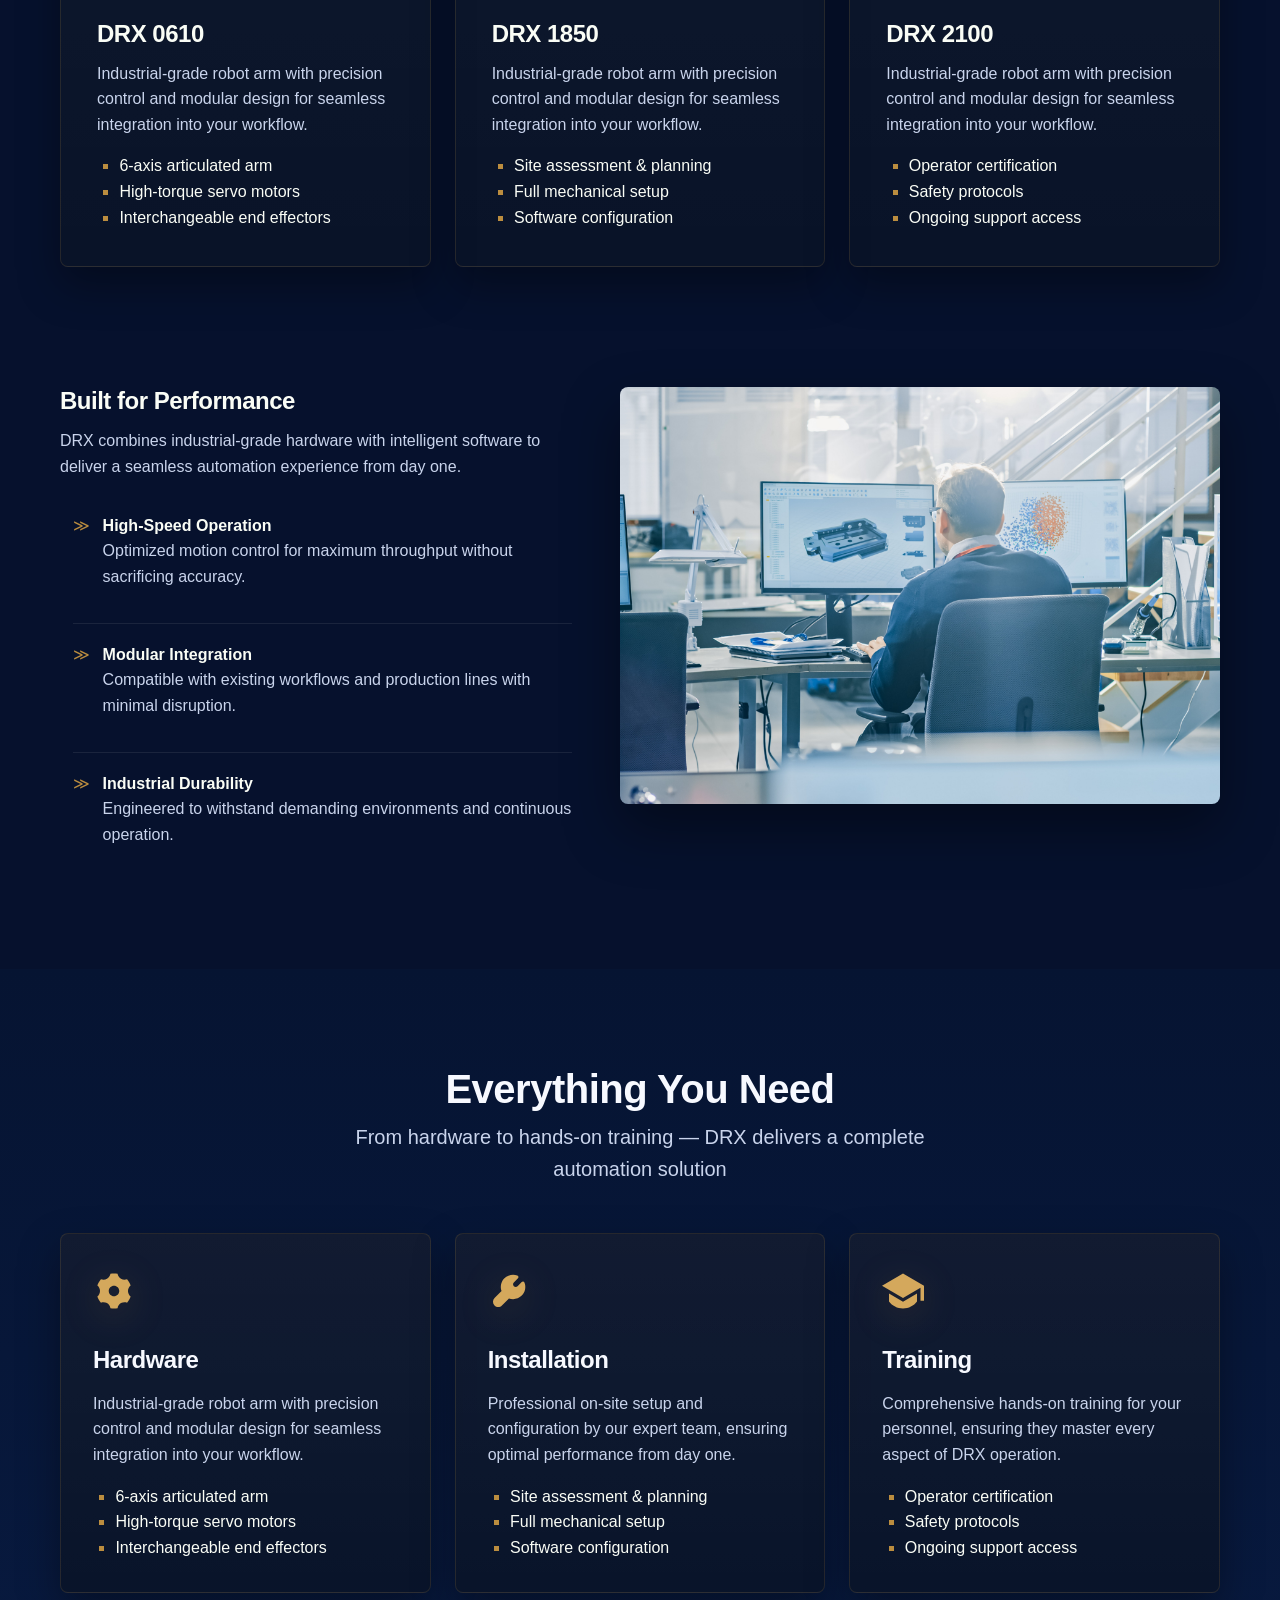
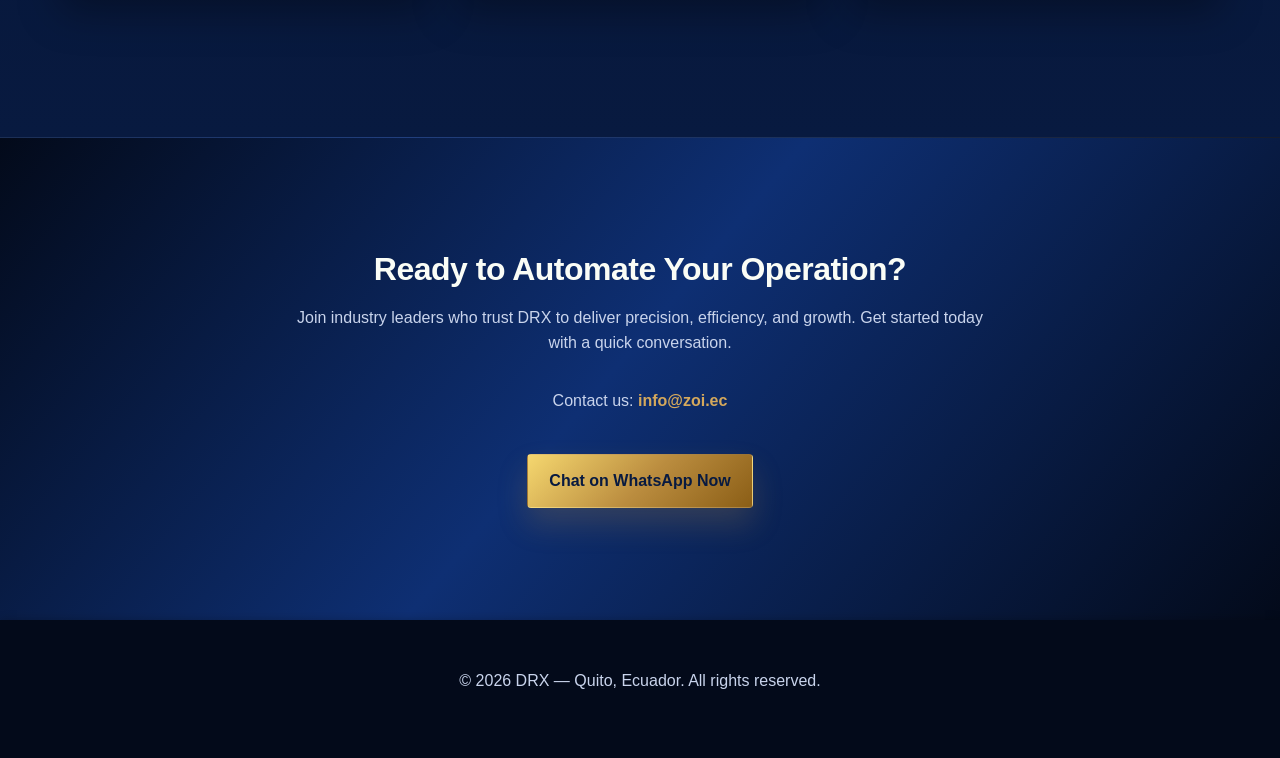
==== commit 6d9a8b9d: "Update price advantage headline" ====
--- a/index.html
+++ b/index.html
@@ -106,7 +106,7 @@
             <div class="container">
                 <div class="price-copy">
                     <span class="section-tag">Price Advantage</span>
-                    <h2>Industrial automation, without the enterprise price tag.</h2>
+                    <h2>Better capability. Better training. Smarter investment.</h2>
                     <p>
                         DRX delivers advanced robotic performance, better
                         capabilities, and superior hands-on training at a
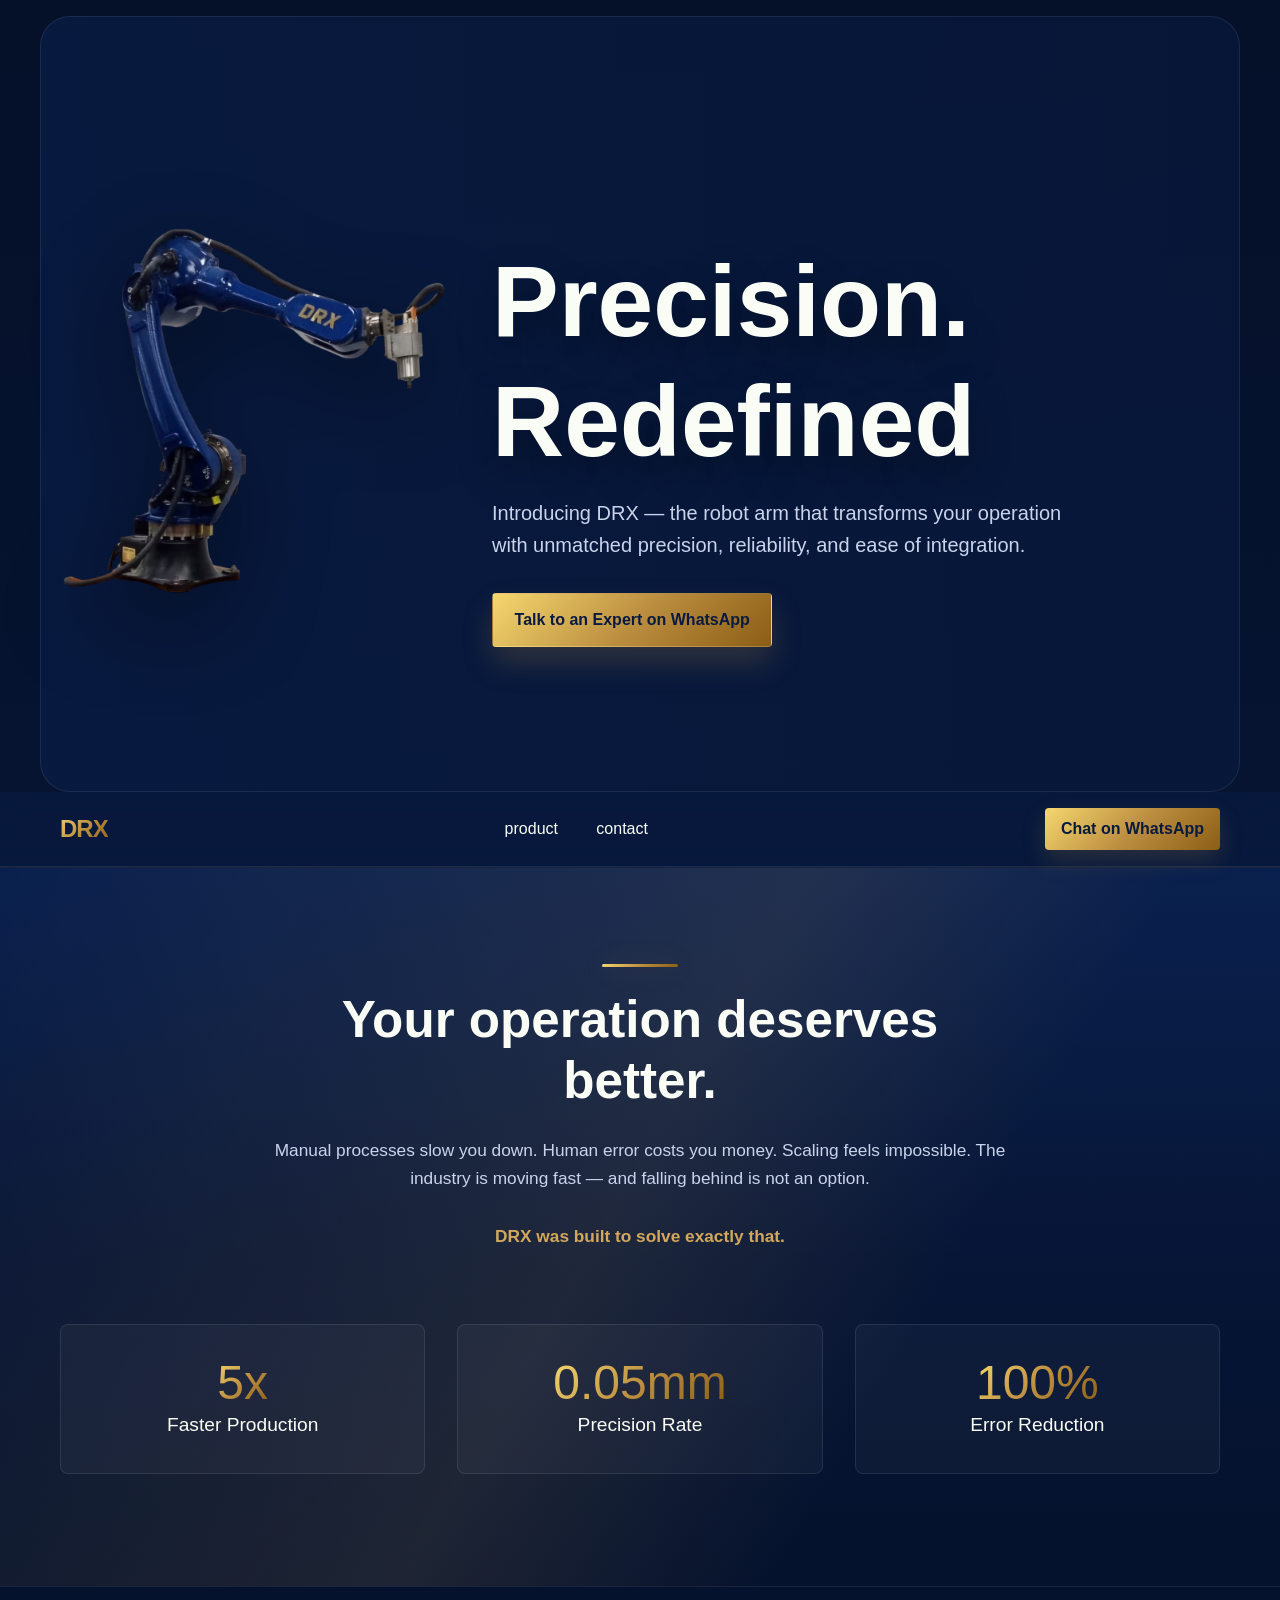
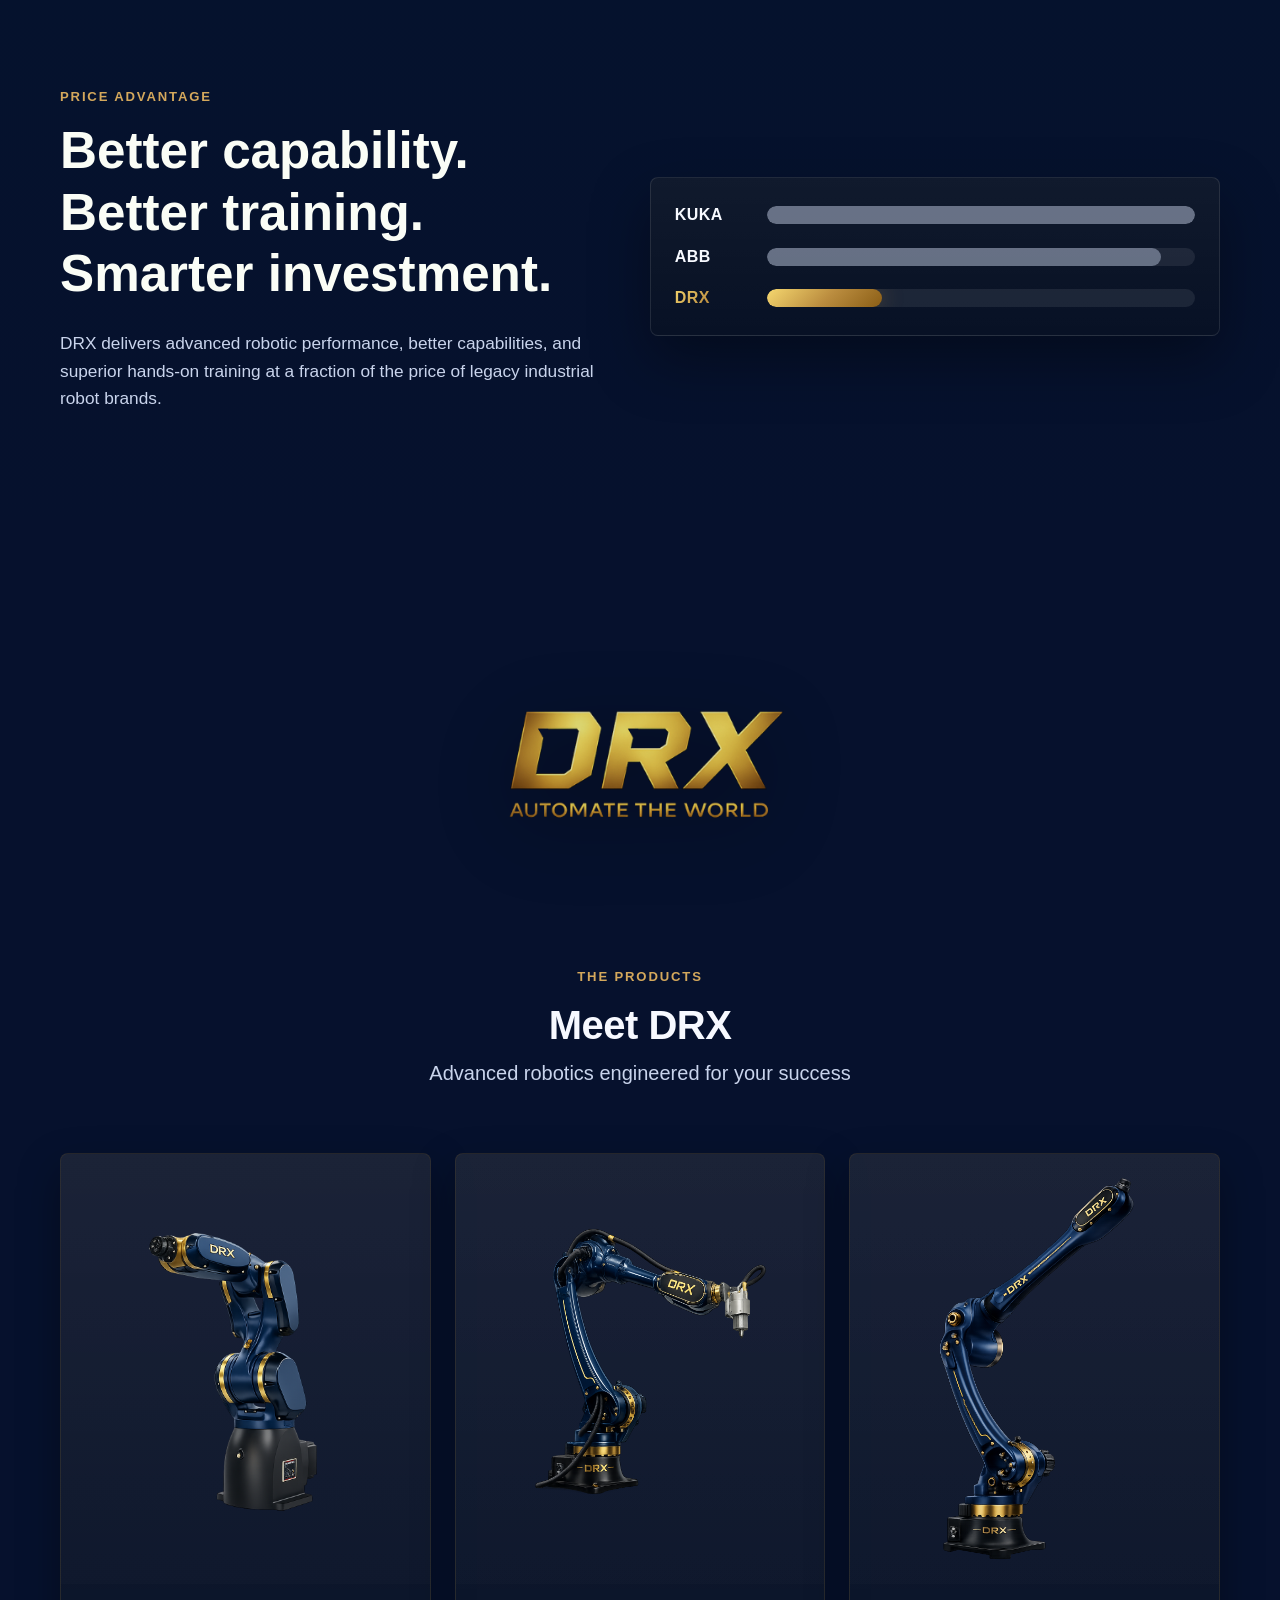
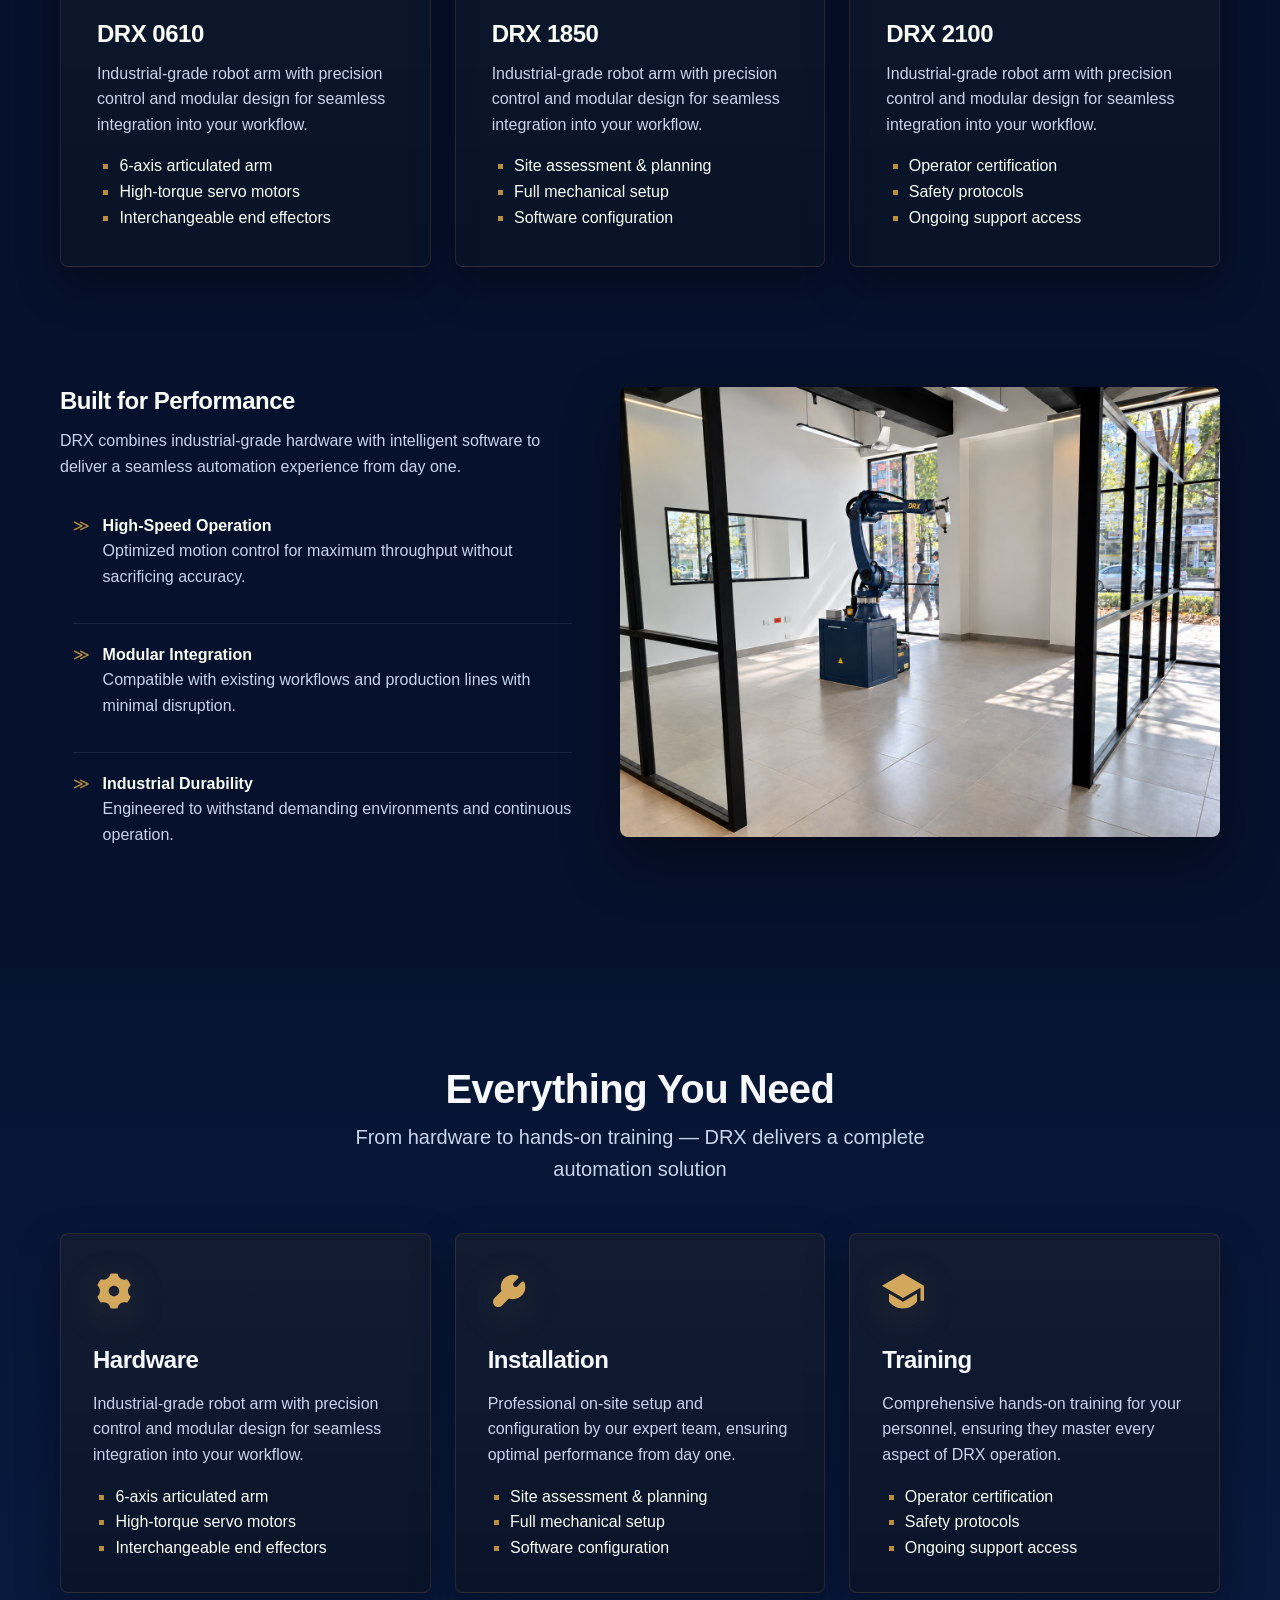
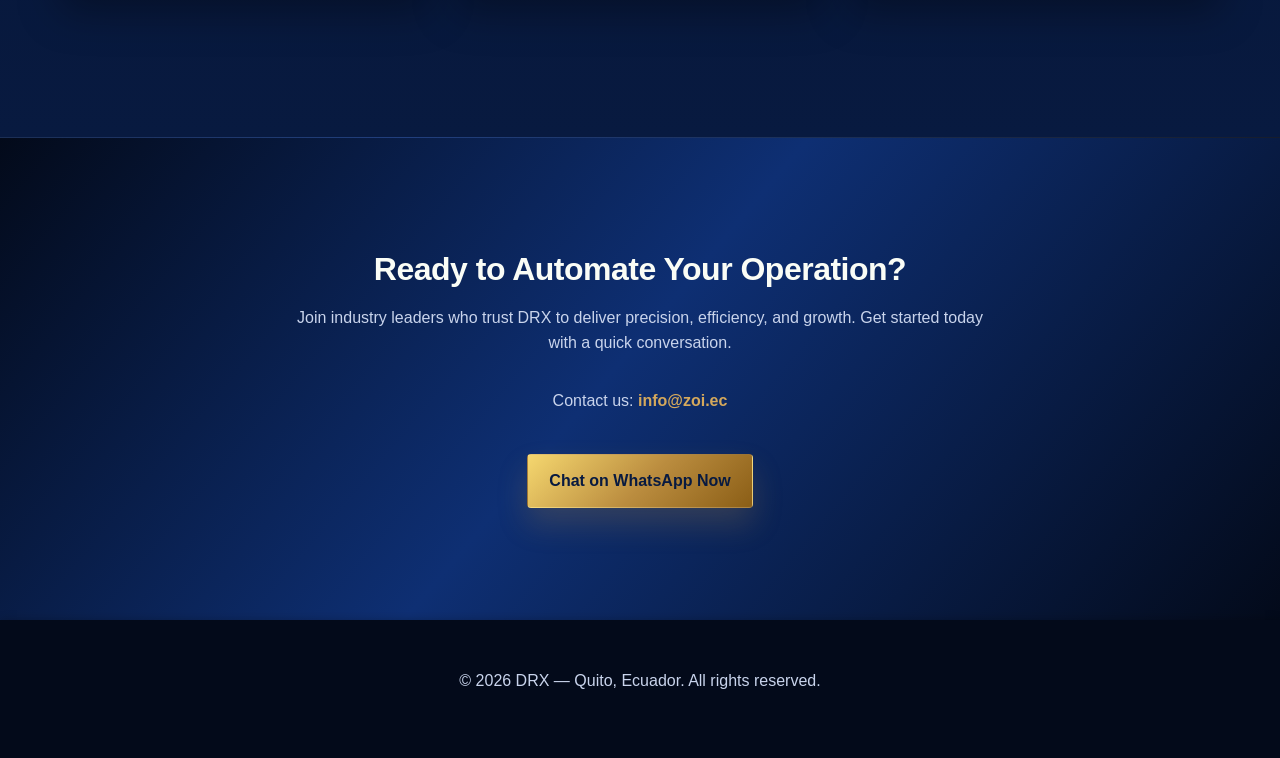
==== commit 00831cb5: "Update robot showcase with enhanced real photo" ====
--- a/index.html
+++ b/index.html
@@ -3,7 +3,7 @@
     <head>
         <meta charset="UTF-8" />
         <meta name="viewport" content="width=device-width, initial-scale=1" />
-        <title>ZOI - Brazo Robótico DRX</title>
+        <title>DRX - Automate Your World</title>
         <link rel="icon" type="image/png" href="img/DRX_favicon_x.png" />
         <link rel="apple-touch-icon" href="img/DRX_favicon_x.png" />
         <!-- Google tag (gtag.js) -->
@@ -217,7 +217,7 @@
                     <div class="product-visual">
                         <div class="product-image-wrapper">
                             <img
-                                src="./img/robot-in-action.jpeg"
+                                src="./img/robot-real-enhanced-v3.png"
                                 alt="DRX Robot Arm"
                                 class="product-image"
                             />
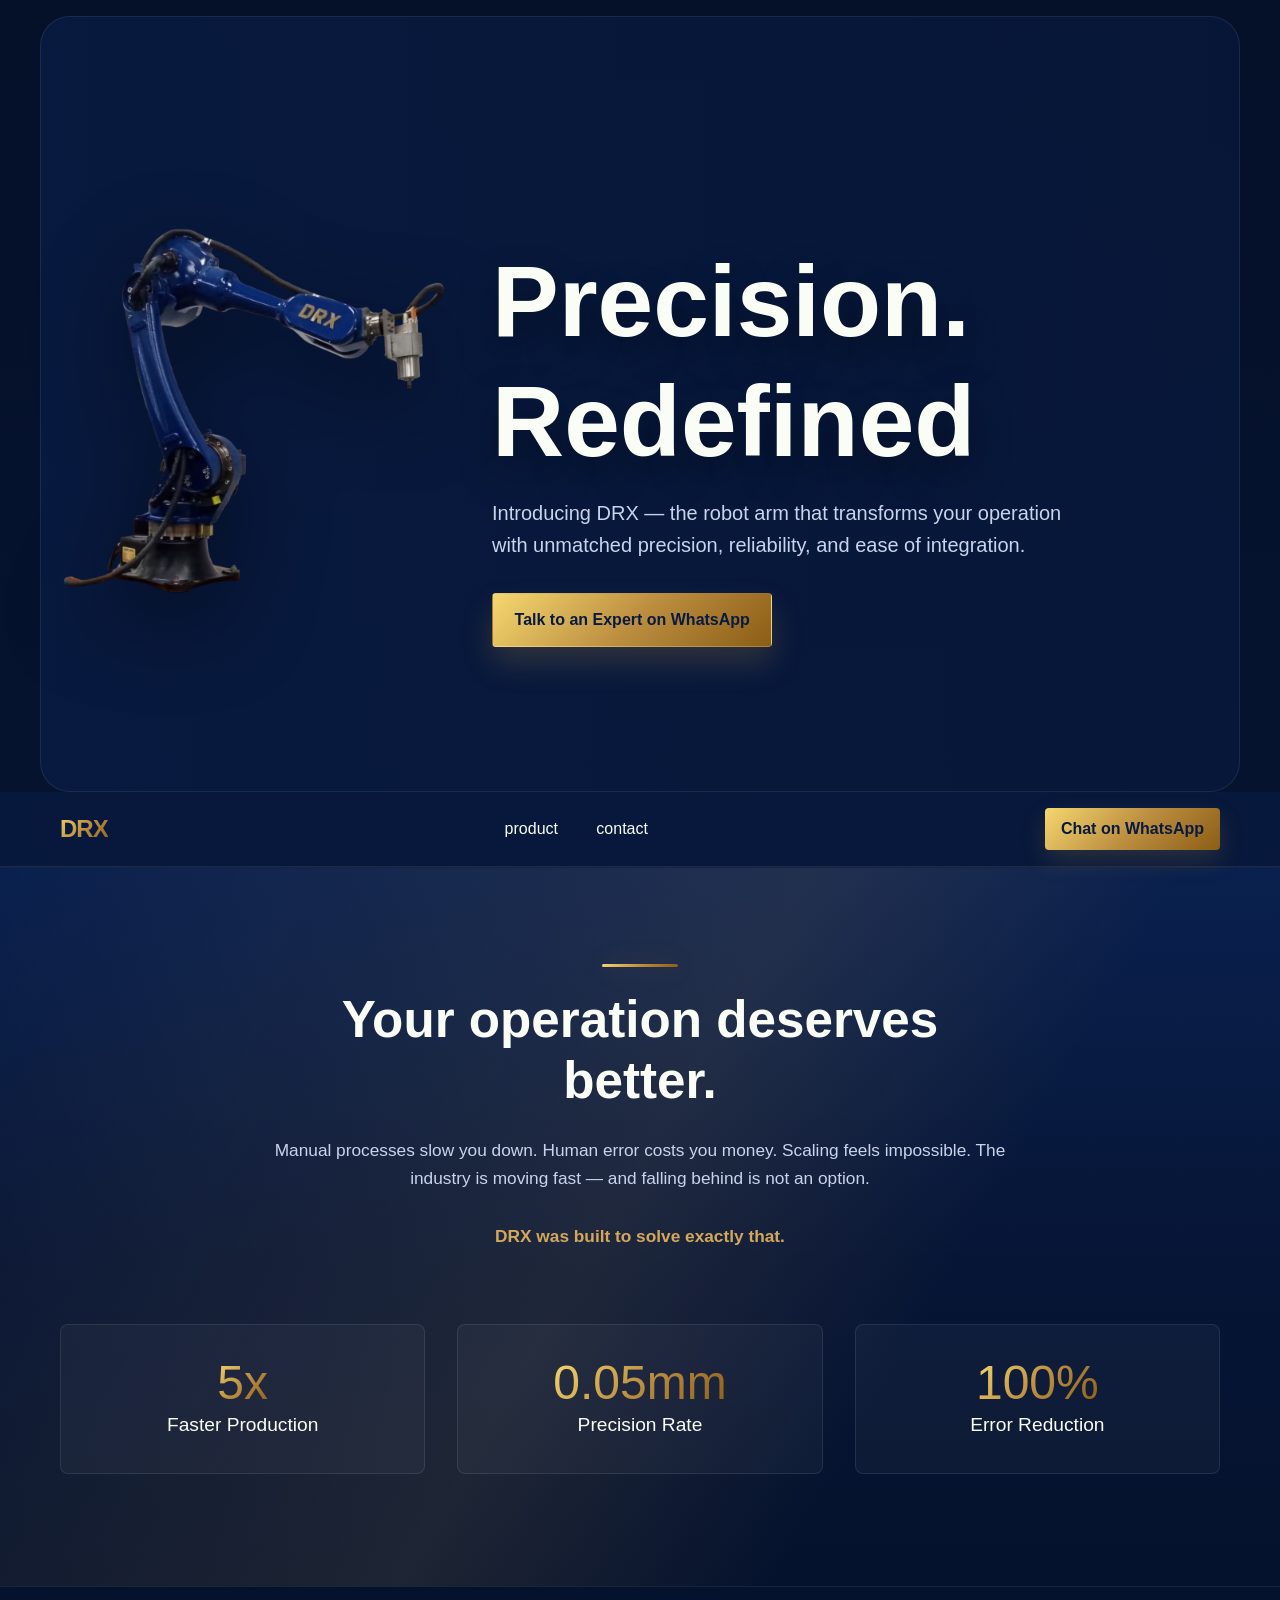
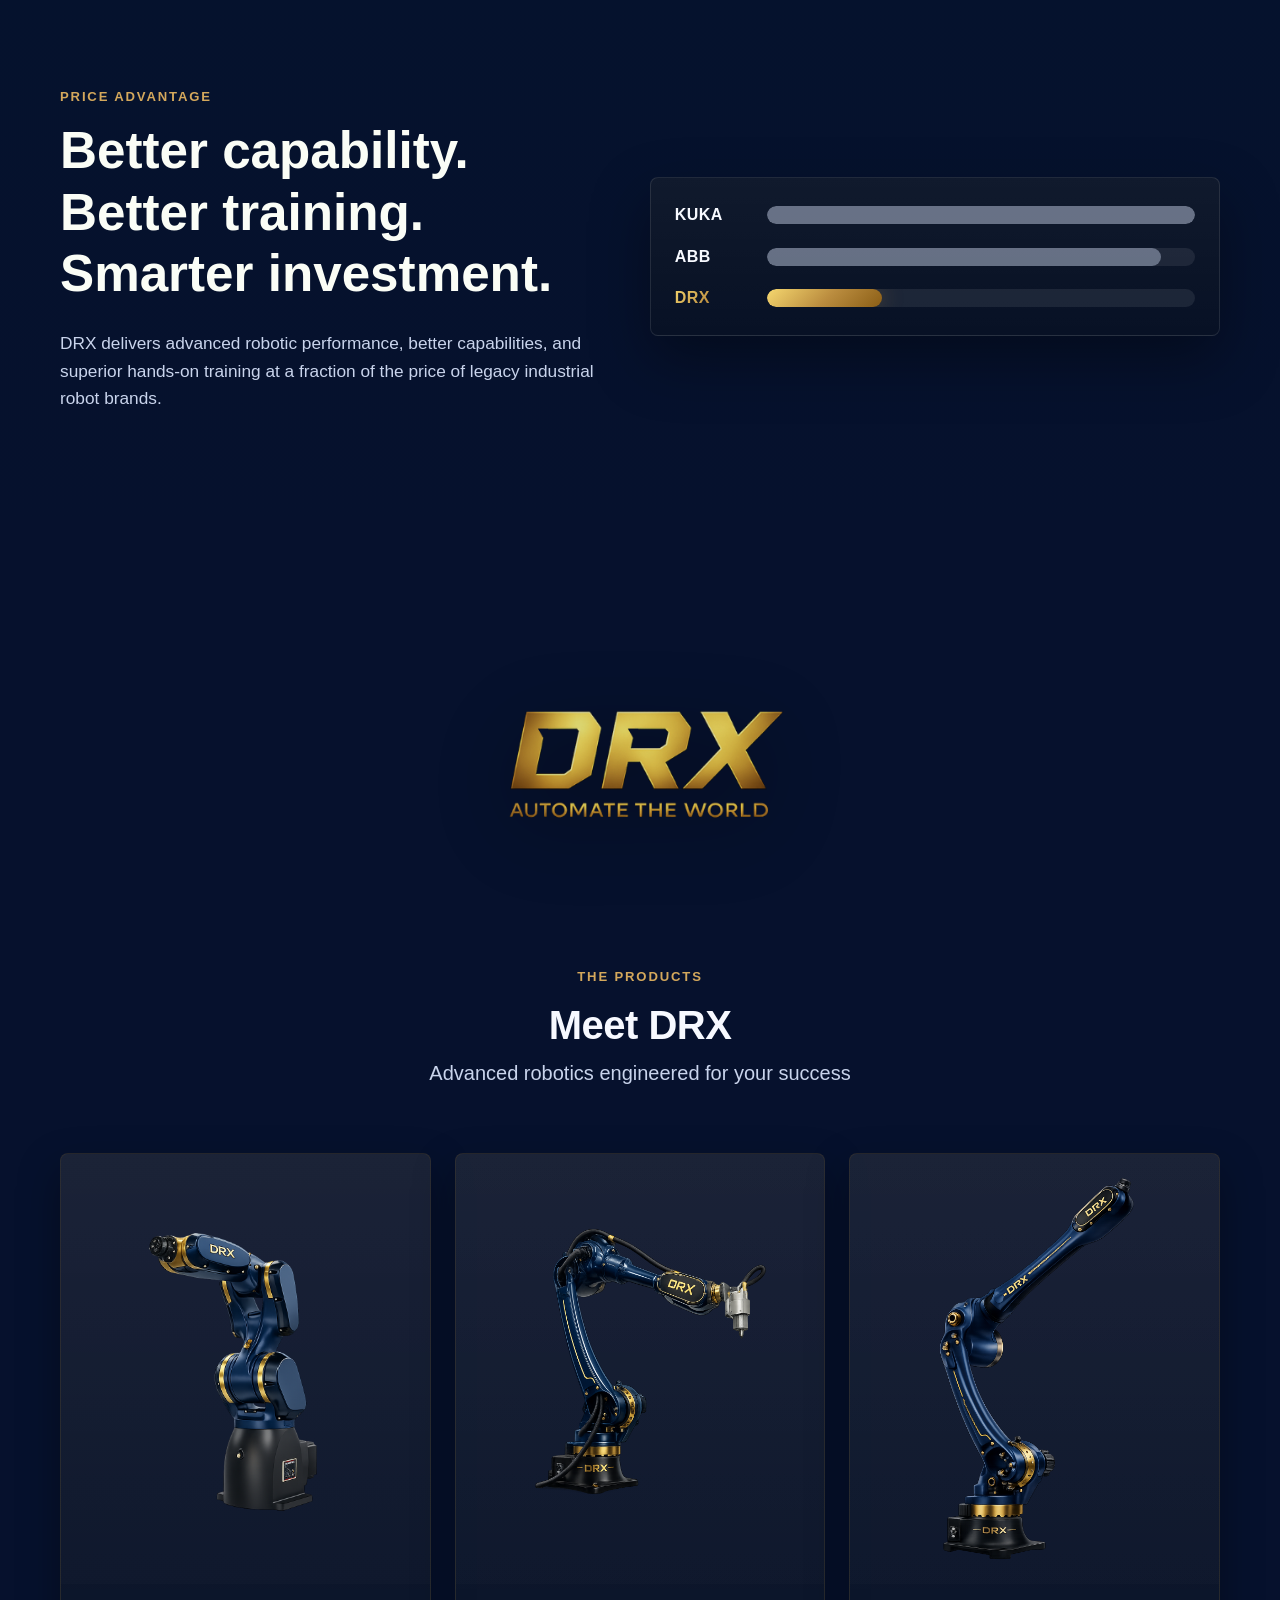
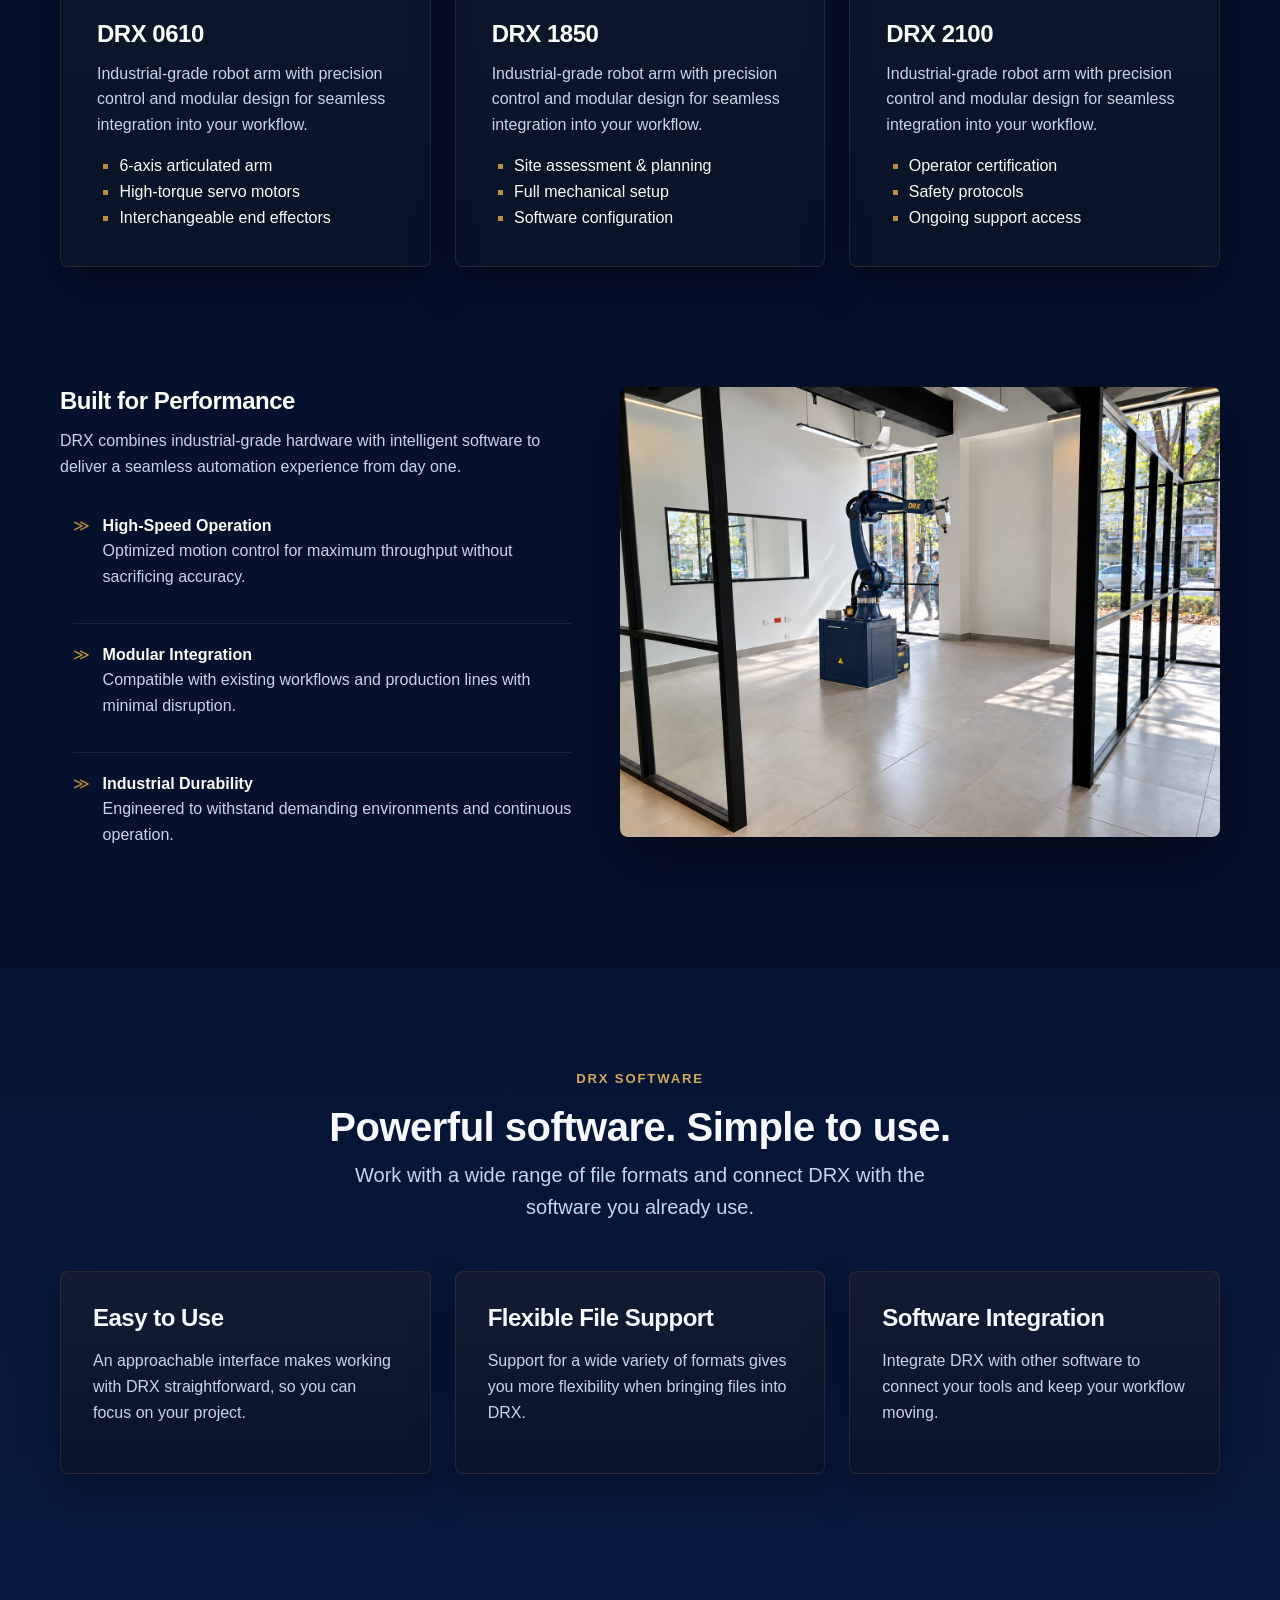
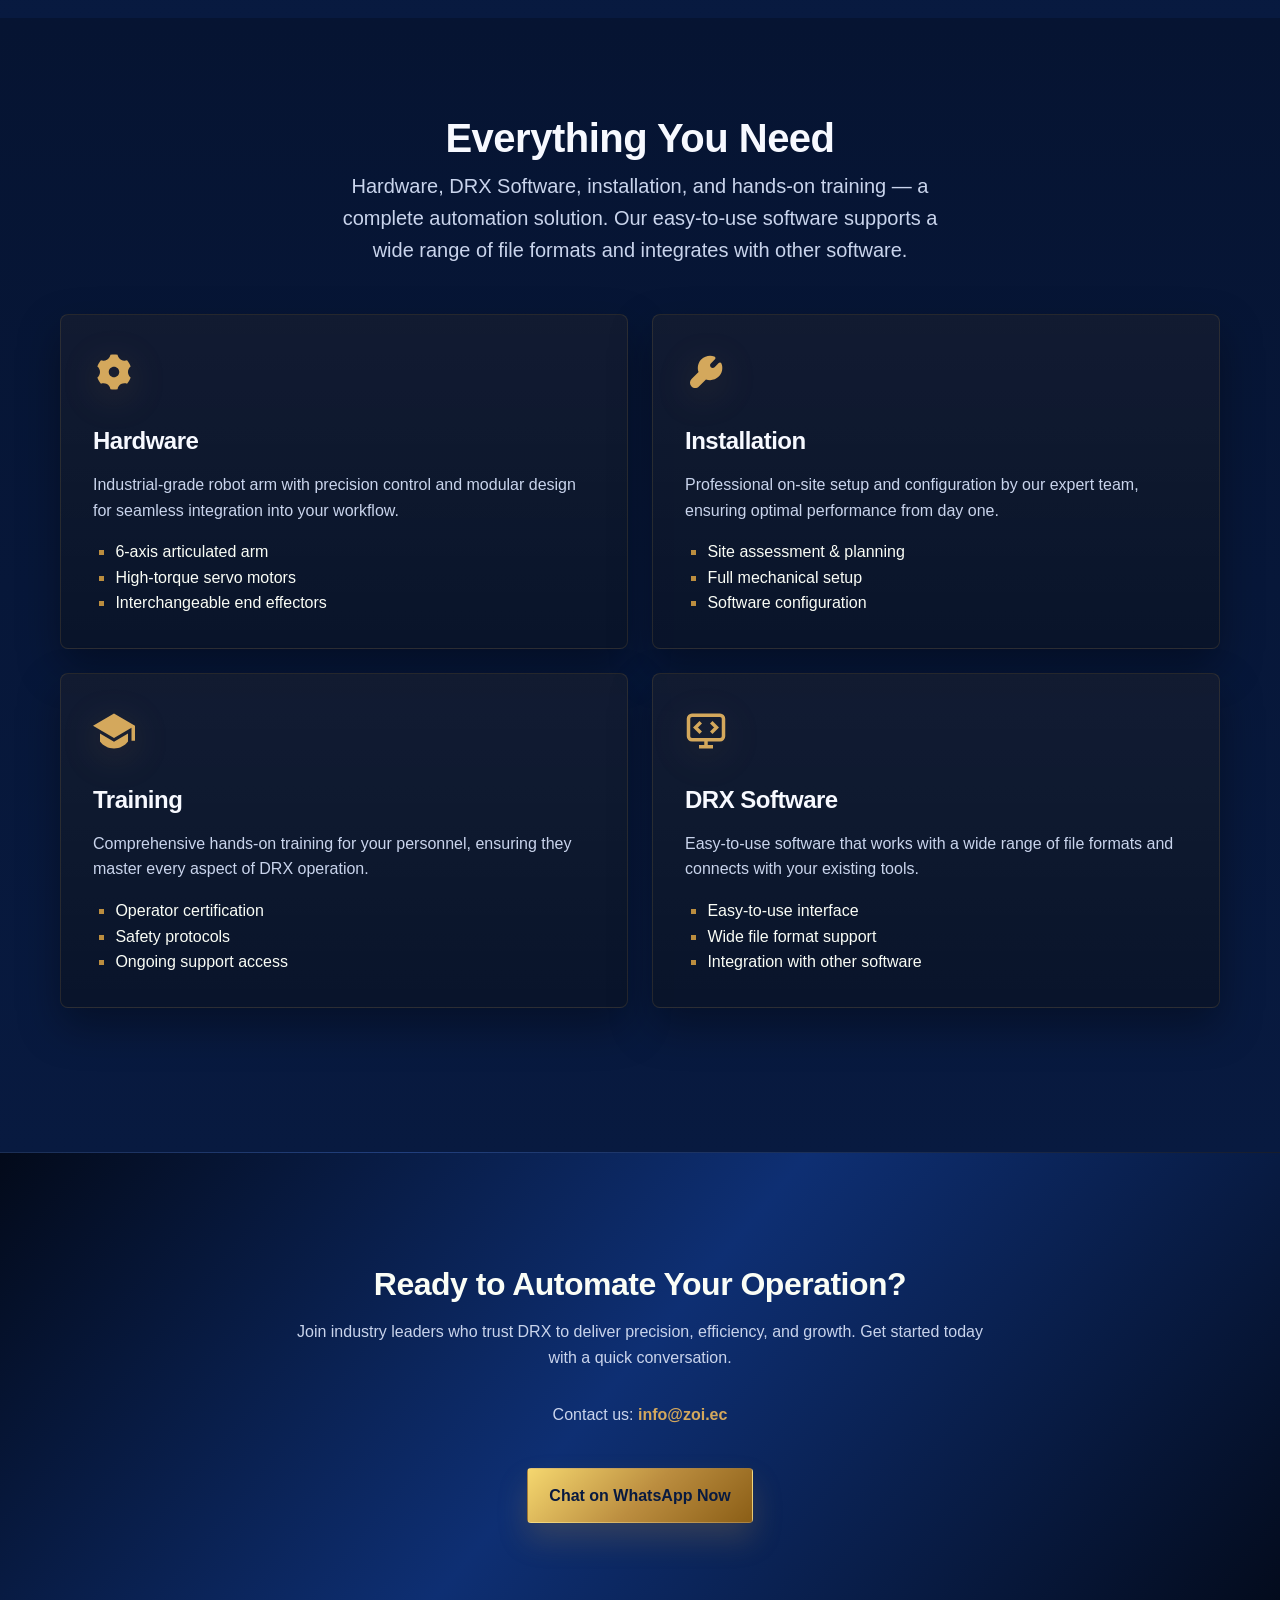
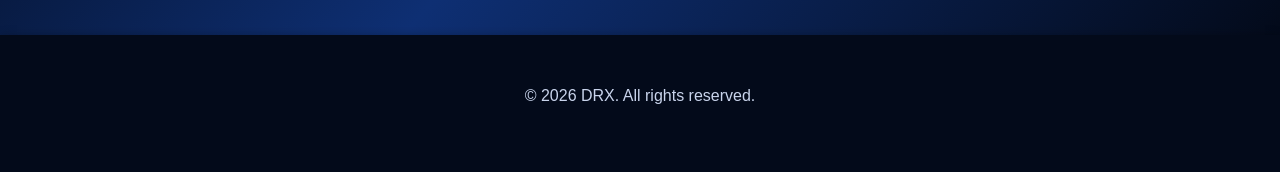
==== commit 85ae49a1: "Add DRX software content and update contact details" ====
--- a/index.html
+++ b/index.html
@@ -36,7 +36,7 @@
                         ease of integration.
                     </p>
                     <a
-                        href="https://wa.me/593998512437?text=Hi%20ZOI%2C%20I%27m%20interested%20in%20learning%20more%20about%20DRX"
+                        href="https://wa.me/17866532671?text=Hi%20ZOI%2C%20I%27m%20interested%20in%20learning%20more%20about%20DRX"
                         target="_blank"
                         rel="noopener"
                         class="cta-button cta-primary"
@@ -62,7 +62,7 @@
                         </li>
                     </ul>
                     <a
-                        href="https://wa.me/593998512437?text=Hi%20ZOI%2C%20I%27m%20interested%20in%20learning%20more%20about%20DRX"
+                        href="https://wa.me/17866532671?text=Hi%20ZOI%2C%20I%27m%20interested%20in%20learning%20more%20about%20DRX"
                         target="_blank"
                         rel="noopener"
                         class="nav-cta"
@@ -269,14 +269,53 @@
             </div>
         </section>
 
+        <!-- DRX Software -->
+        <section class="solution-showcase" id="software" aria-labelledby="software-title">
+            <div class="container">
+                <div class="section-header">
+                    <span class="section-tag">DRX Software</span>
+                    <h2 id="software-title">Powerful software. Simple to use.</h2>
+                    <p>
+                        Work with a wide range of file formats and connect DRX
+                        with the software you already use.
+                    </p>
+                </div>
+                <div class="cards-grid">
+                    <div class="card solution-card">
+                        <h3>Easy to Use</h3>
+                        <p>
+                            An approachable interface makes working with DRX
+                            straightforward, so you can focus on your project.
+                        </p>
+                    </div>
+                    <div class="card solution-card">
+                        <h3>Flexible File Support</h3>
+                        <p>
+                            Support for a wide variety of formats gives you
+                            more flexibility when bringing files into DRX.
+                        </p>
+                    </div>
+                    <div class="card solution-card">
+                        <h3>Software Integration</h3>
+                        <p>
+                            Integrate DRX with other software to connect your
+                            tools and keep your workflow moving.
+                        </p>
+                    </div>
+                </div>
+            </div>
+        </section>
+
         <!-- solution Showcase Section -->
-        <section class="solution-showcase">
+        <section class="solution-showcase solution-package">
             <div class="container">
                 <div class="section-header">
                     <h2>Everything You Need</h2>
                     <p>
-                        From hardware to hands-on training — DRX delivers a
-                        complete automation solution
+                        Hardware, DRX Software, installation, and hands-on
+                        training — a complete automation solution. Our
+                        easy-to-use software supports a wide range of file
+                        formats and integrates with other software.
                     </p>
                 </div>
 
@@ -320,6 +359,24 @@
                             <li>Operator certification</li>
                             <li>Safety protocols</li>
                             <li>Ongoing support access</li>
+                        </ul>
+                    </div>
+                    <div class="card solution-card">
+                        <div class="solution-icon">
+                            <svg xmlns="http://www.w3.org/2000/svg" viewBox="0 0 24 24" fill="none" stroke="currentColor" stroke-width="2" aria-hidden="true">
+                                <rect x="2" y="3" width="20" height="14" rx="2" />
+                                <path d="M8 21h8M12 17v4M9 7l-3 3 3 3M15 7l3 3-3 3" />
+                            </svg>
+                        </div>
+                        <h3>DRX Software</h3>
+                        <p>
+                            Easy-to-use software that works with a wide range
+                            of file formats and connects with your existing tools.
+                        </p>
+                        <ul class="included-features">
+                            <li>Easy-to-use interface</li>
+                            <li>Wide file format support</li>
+                            <li>Integration with other software</li>
                         </ul>
                     </div>
                 </div>
@@ -341,7 +398,7 @@
                         <a href="mailto:info@zoi.ec">info@zoi.ec</a>
                     </p>
                     <a
-                        href="https://wa.me/593998512437?text=Hi%20ZOI%2C%20I%27m%20interested%20in%20learning%20more%20about%20DRX"
+                        href="https://wa.me/17866532671?text=Hi%20ZOI%2C%20I%27m%20interested%20in%20learning%20more%20about%20DRX"
                         target="_blank"
                         rel="noopener"
                         class="cta-button cta-primary cta-large"
@@ -354,7 +411,7 @@
         <!-- Footer -->
         <footer class="footer">
             <div class="container">
-                <p>&copy; 2026 DRX — Quito, Ecuador. All rights reserved.</p>
+                <p>&copy; 2026 DRX. All rights reserved.</p>
             </div>
         </footer>
     </body>
--- a/css/style.css
+++ b/css/style.css
@@ -645,6 +645,16 @@
     max-width: 600px;
     margin: 0 auto;
 }
+.solution-package .cards-grid {
+    grid-template-columns: repeat(2, minmax(0, 1fr));
+}
+
+@media (max-width: 640px) {
+    .solution-package .cards-grid {
+        grid-template-columns: minmax(0, 1fr);
+    }
+}
+
 .solution-card {
     padding: 2rem;
 }
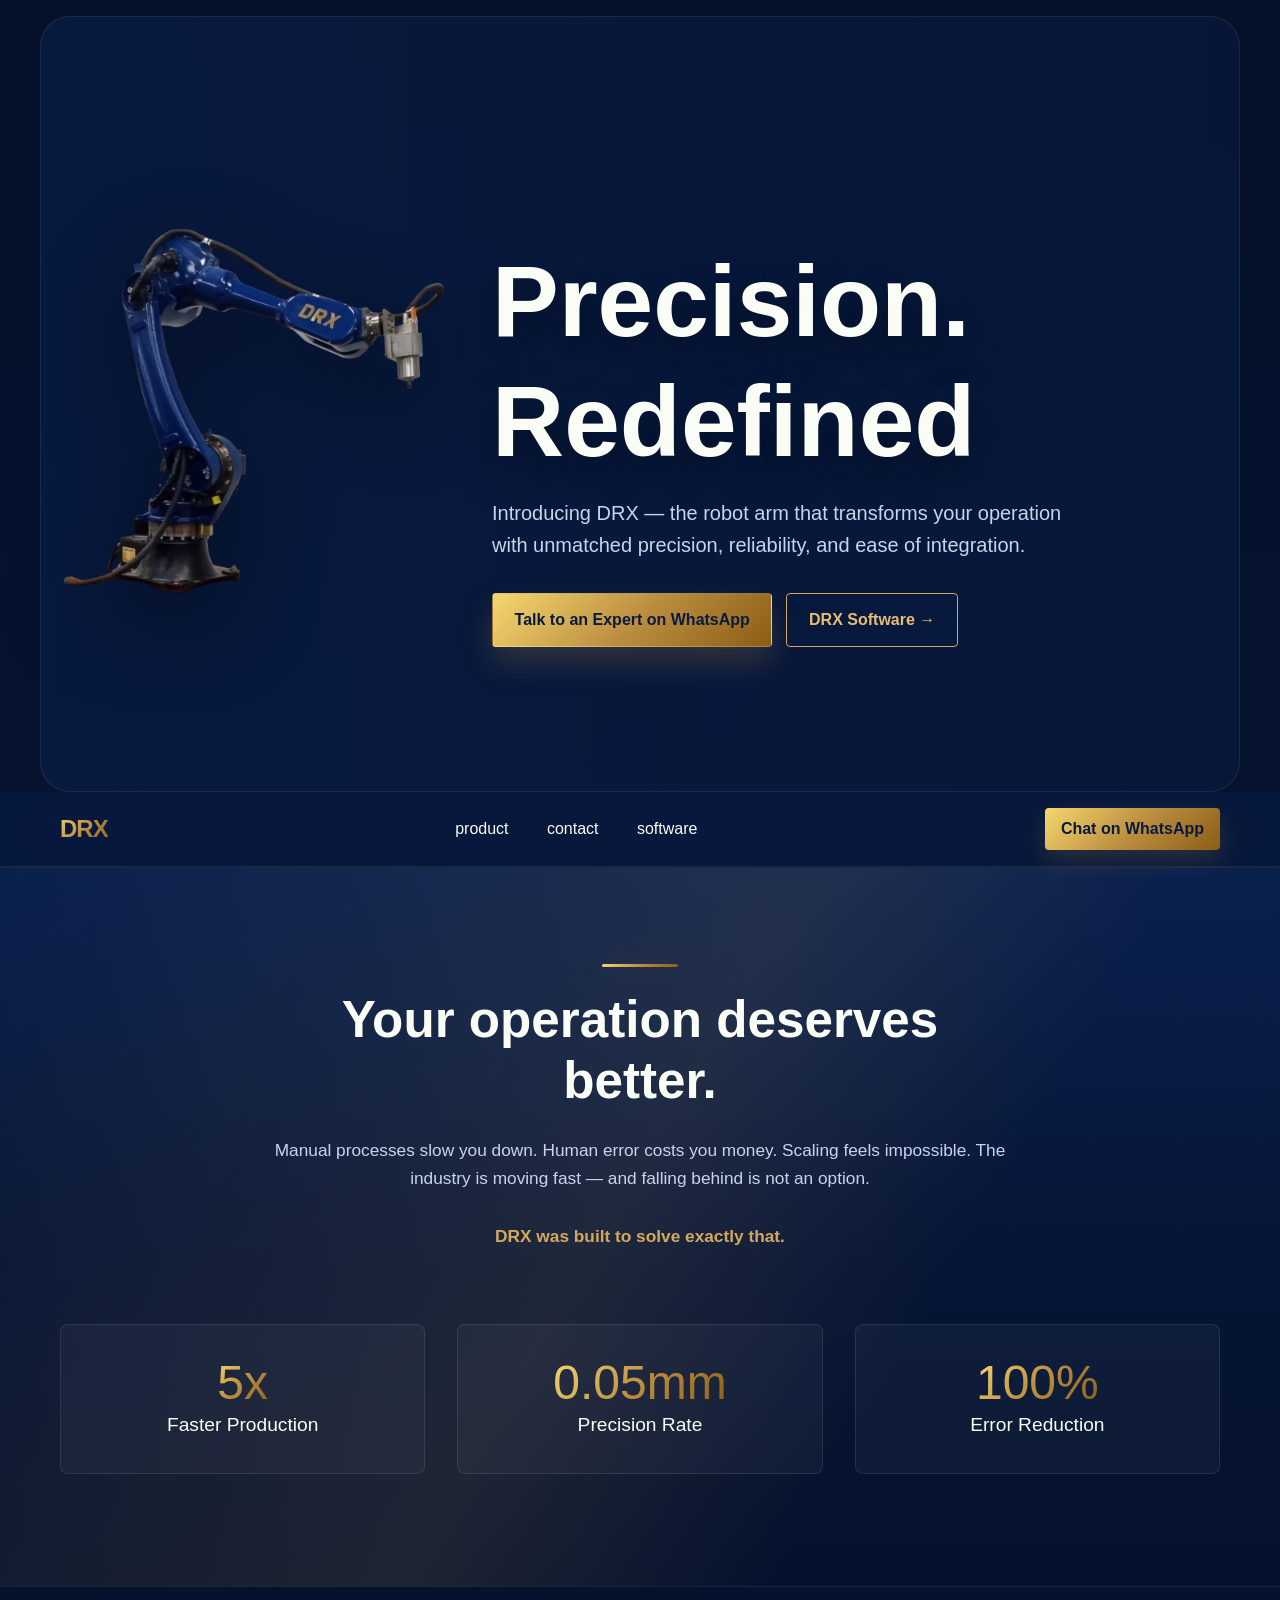
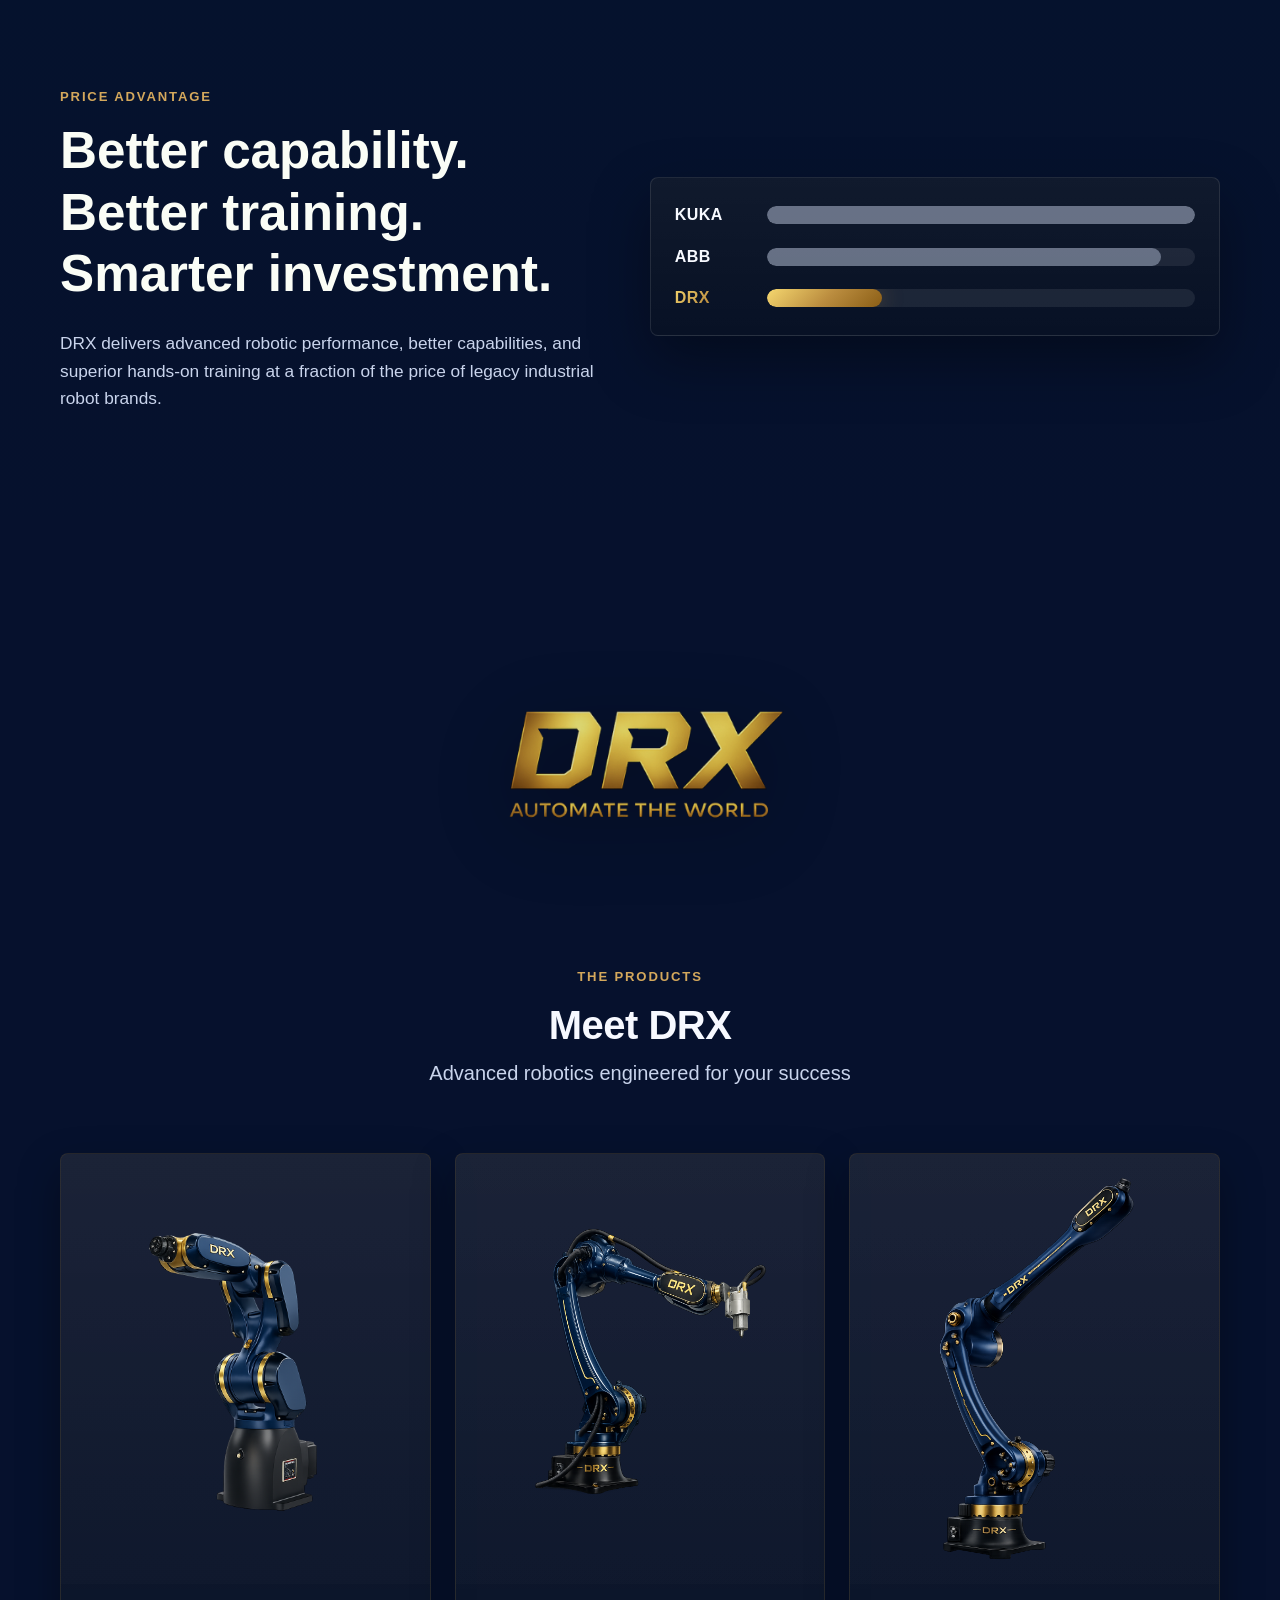
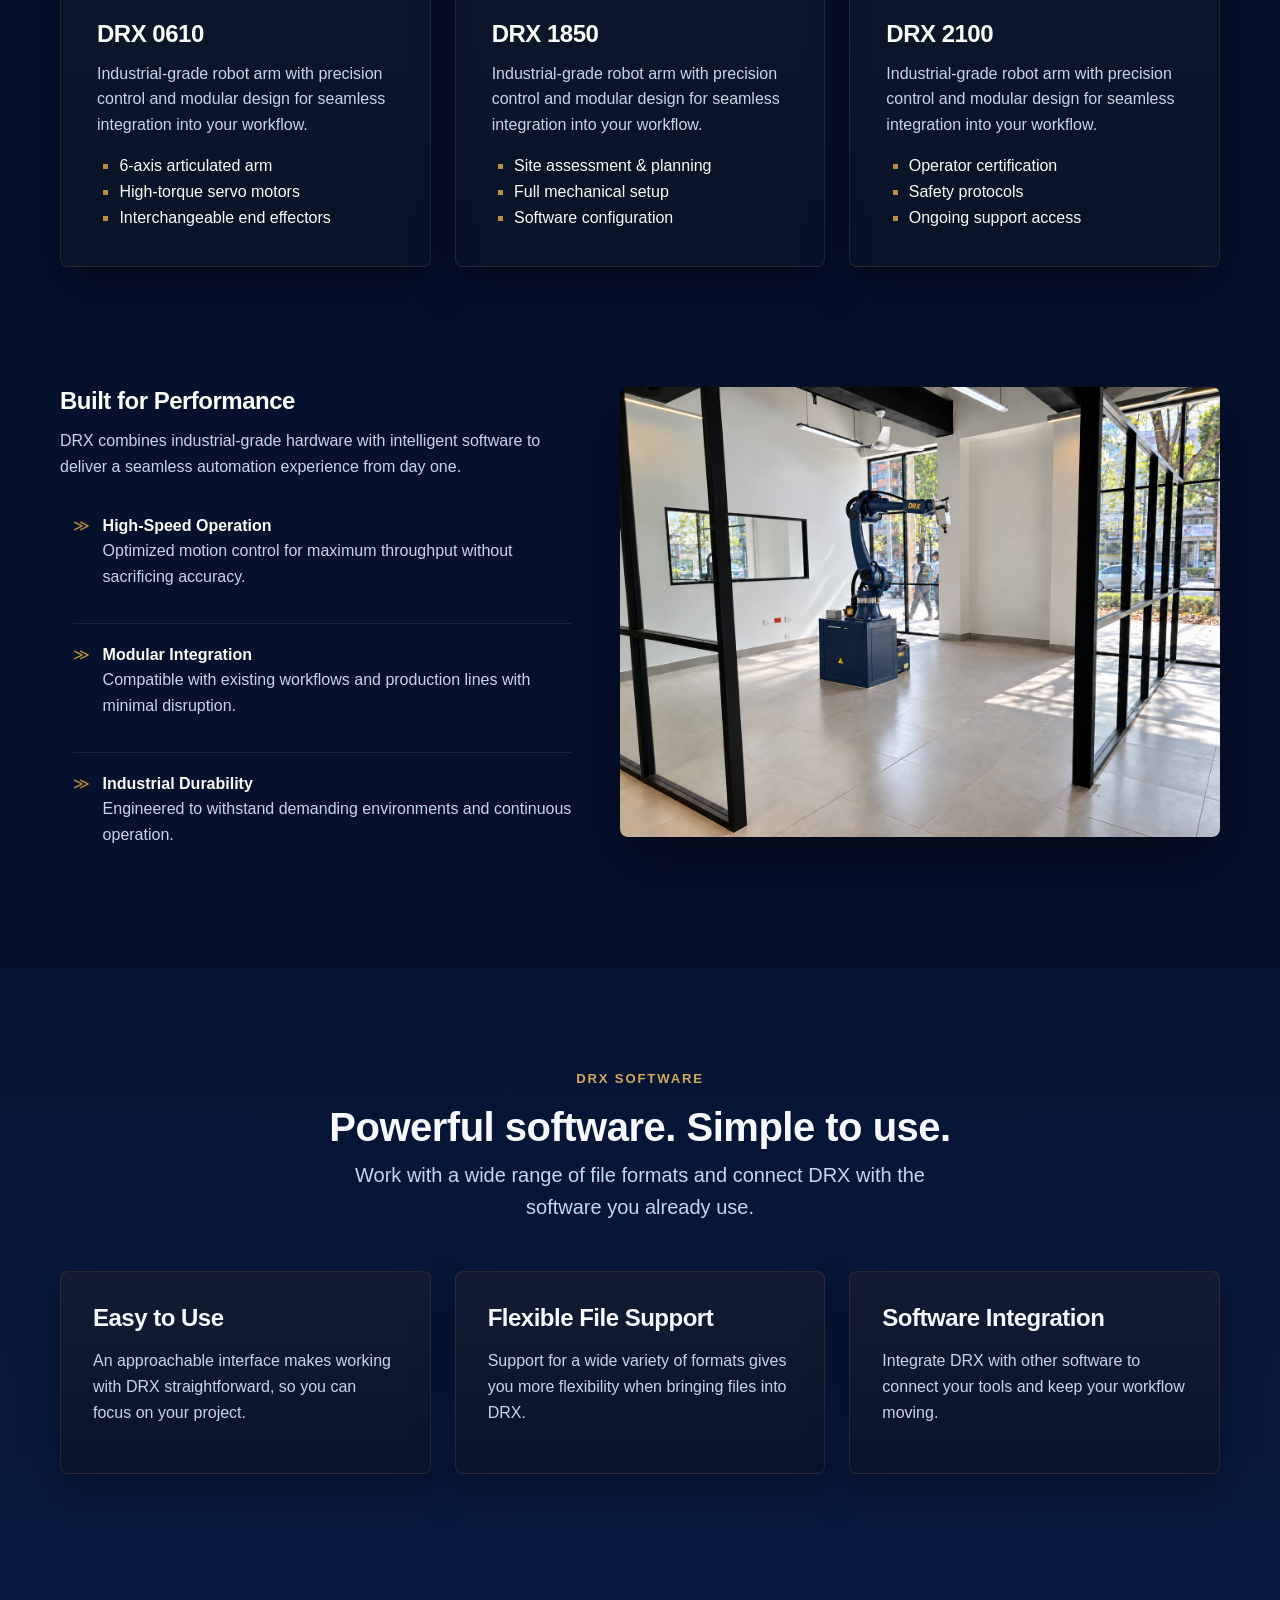
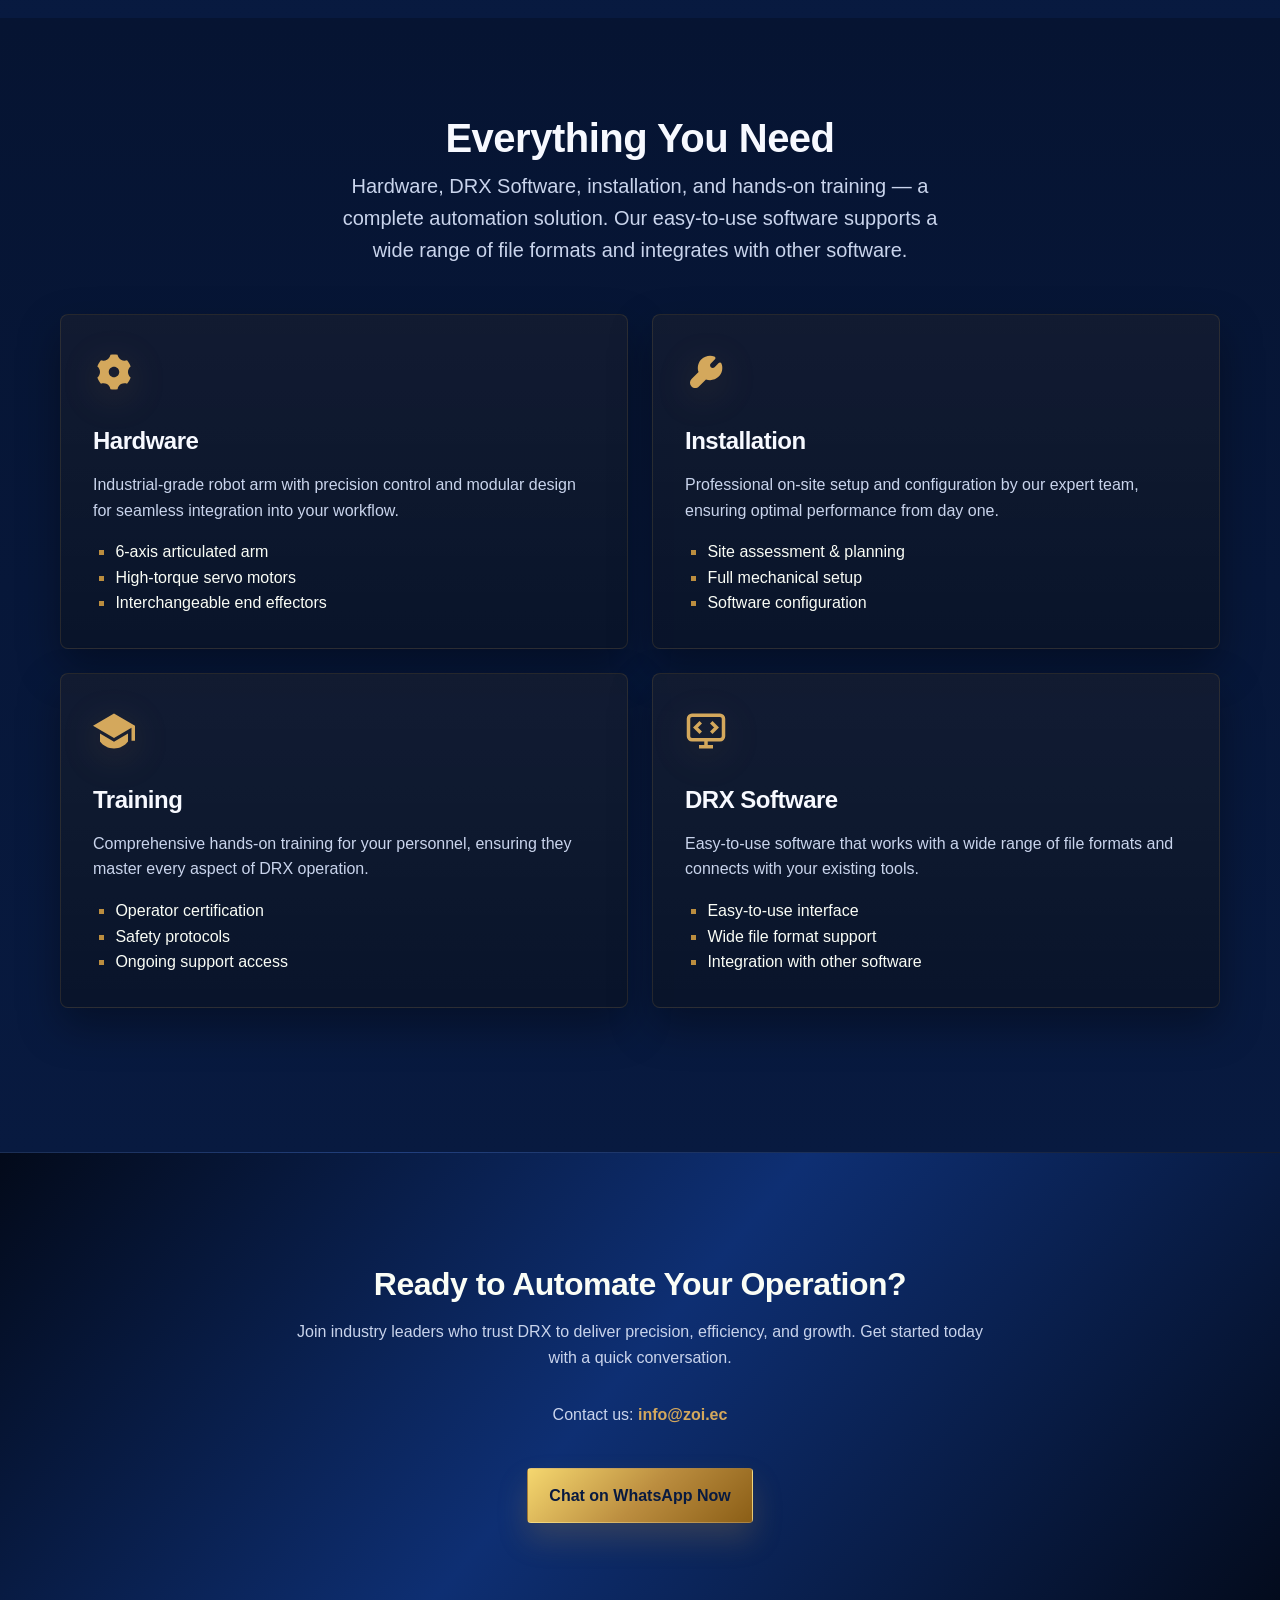
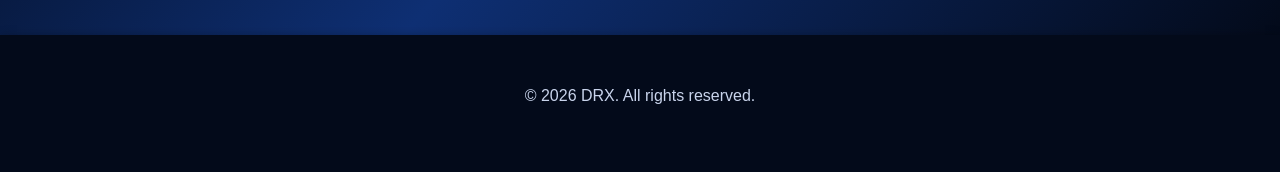
==== commit 969b4675: "Require complete registration profiles and link DRX Software from landing" ====
--- a/index.html
+++ b/index.html
@@ -15,7 +15,7 @@
 
             gtag('config', 'G-7HXJJ2K8JB');
         </script>
-        <link href="css/style.css" rel="stylesheet" />
+        <link href="css/style.css?v=2afd2c19a902" rel="stylesheet" />
         <script src="js/main.js" defer></script>
     </head>
     <body>
@@ -35,6 +35,7 @@
                         operation with unmatched precision, reliability, and
                         ease of integration.
                     </p>
+                    <div class="hero-actions">
                     <a
                         href="https://wa.me/17866532671?text=Hi%20ZOI%2C%20I%27m%20interested%20in%20learning%20more%20about%20DRX"
                         target="_blank"
@@ -42,6 +43,8 @@
                         class="cta-button cta-primary"
                         >Talk to an Expert on WhatsApp</a
                     >
+                    <a href="/software/" class="cta-button cta-software">DRX Software →</a>
+                    </div>
                 </div>
             </div>
         </section>
@@ -59,6 +62,9 @@
                         </li>
                         <li>
                             <a class="nav-link" href="#contact">contact</a>
+                        </li>
+                        <li>
+                            <a class="nav-link" href="/software/">software</a>
                         </li>
                     </ul>
                     <a
--- a/css/style.css
+++ b/css/style.css
@@ -746,3 +746,5 @@
     text-align: center;
     box-shadow: 0 2px 10px var(--shadow-color);
 }
+
+.hero-actions{display:flex;gap:14px;flex-wrap:wrap;align-items:center}.cta-software{color:#e7bd71;border-color:#d4a85c;background:rgba(8,26,64,.5)}.cta-software:hover{background:rgba(212,168,92,.14);transform:translateY(-2px)}
